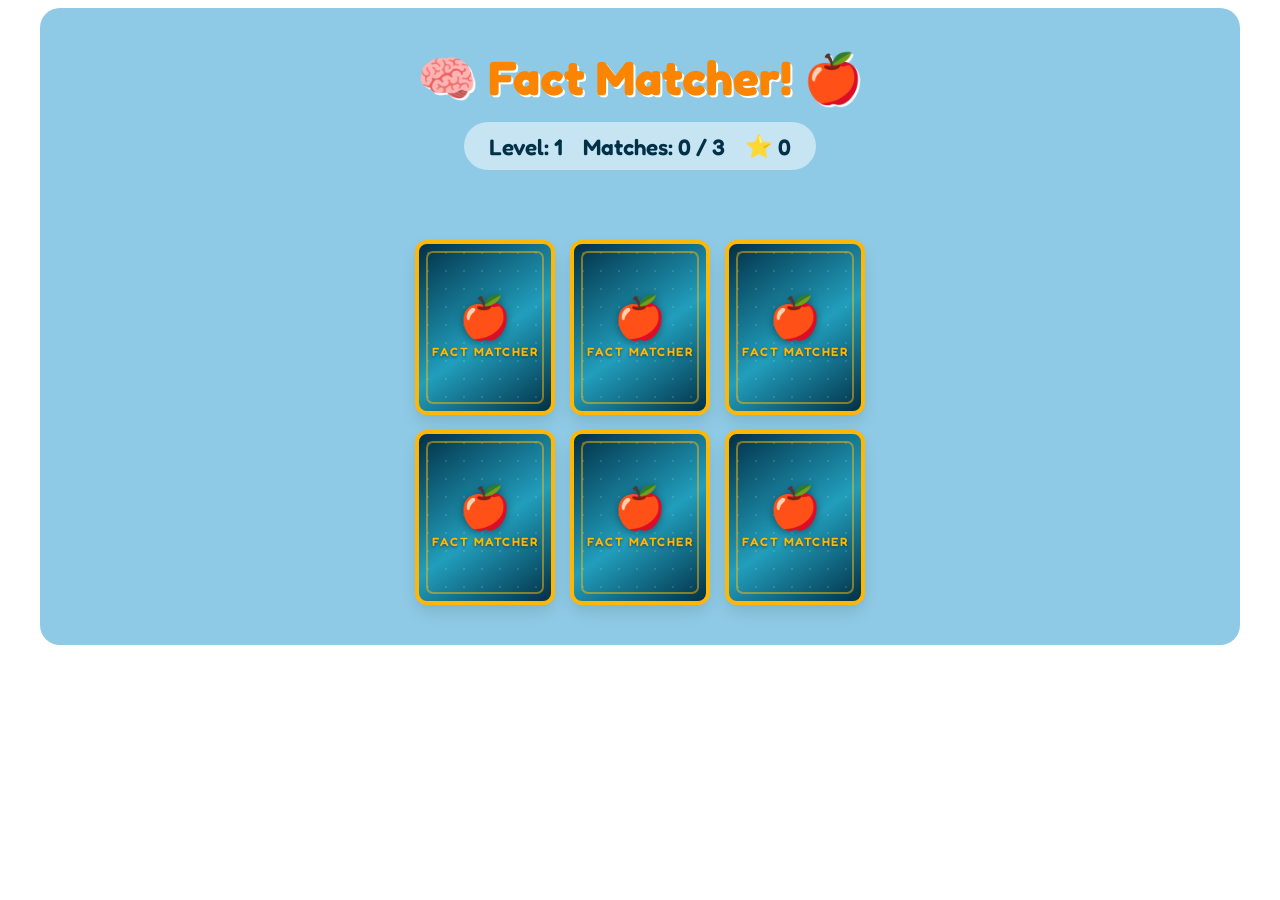
==== index.html @ 1749a680 "Initial commit: Umoja Fun Food Fact Matcher game" ====
<!doctype html>
<html lang="en">
  <head>
    <meta charset="UTF-8" />
    <meta name="viewport" content="width=device-width, initial-scale=1.0" />
    <title>Umoja Fun Food Fact Matcher</title>
    <link
      href="https://fonts.googleapis.com/css2?family=Fredoka:wght@400;600&display=swap"
      rel="stylesheet"
    />

    <style>
      #umoja-game-container {
        --primary-color: #ffb703;
        --bg-color: #8ecae6;
        --card-bg: #ffffff;
        --card-back: #219ebc;
        --text-color: #023047;
        --shadow: 0 8px 15px rgba(0, 0, 0, 0.1);

        font-family: "Fredoka", sans-serif;
        background-color: var(--bg-color);
        color: var(--text-color);
        padding: 40px 20px;
        display: flex;
        flex-direction: column;
        align-items: center;
        border-radius: 20px;
        position: relative;
        max-width: 1200px;
        margin: 0 auto;
        box-sizing: border-box;
        overflow: hidden;
      }

      #umoja-game-container h2.game-title {
        font-size: 3rem;
        color: #fb8500;
        text-shadow: 2px 2px 0px #fff;
        margin-top: 0;
        margin-bottom: 15px;
        text-align: center;
      }

      #umoja-game-container .stats {
        display: flex;
        gap: 20px;
        font-size: 1.4rem;
        font-weight: 600;
        margin-bottom: 20px;
        background: rgba(255, 255, 255, 0.5);
        padding: 10px 25px;
        border-radius: 50px;
        flex-wrap: wrap;
        justify-content: center;
      }

      #umoja-game-container .stat-item {
        display: flex;
        align-items: center;
        gap: 5px;
      }

#umoja-game-container .streak-banner {
        font-size: 1.8rem;
        font-weight: 600;
        color: #fb8500;
        text-shadow: 1px 1px 0 #fff;
        height: 40px;
        display: flex;
        align-items: center;
        justify-content: center;
        margin-bottom: 10px;
        transition: opacity 0.4s;
      }

      #umoja-game-container .game-board {
        display: grid;
        gap: clamp(8px, 2vw, 15px);
        justify-content: center;
        width: 100%;
      }

      #umoja-game-container .card {
        width: 100%;
        aspect-ratio: 4 / 5;
        min-width: 0;
        perspective: 1000px;
        cursor: pointer;
      }

      #umoja-game-container .card-inner {
        width: 100%;
        height: 100%;
        position: relative;
        transition: transform 0.5s cubic-bezier(0.4, 0.2, 0.2, 1.3);
        transform-style: preserve-3d;
        border-radius: 15px;
        box-shadow: var(--shadow);
      }

      #umoja-game-container .card.flipped .card-inner {
        transform: rotateY(180deg);
      }

      #umoja-game-container .card.matched .card-inner {
        transform: rotateY(180deg);
        animation: matchPop 0.5s ease forwards;
        box-shadow: 0 0 0 4px #2dc653, 0 8px 20px rgba(45, 198, 83, 0.4);
      }

      @keyframes matchPop {
        0%   { transform: rotateY(180deg) scale(1); }
        40%  { transform: rotateY(180deg) scale(1.12); }
        70%  { transform: rotateY(180deg) scale(0.96); }
        100% { transform: rotateY(180deg) scale(1); }
      }

      #umoja-game-container .card.shake .card-inner {
        animation: shake 0.5s ease;
      }

      @keyframes shake {
        0%   { transform: rotateY(180deg) translateX(0); }
        20%  { transform: rotateY(180deg) translateX(-8px) rotate(-2deg); }
        40%  { transform: rotateY(180deg) translateX(8px) rotate(2deg); }
        60%  { transform: rotateY(180deg) translateX(-6px) rotate(-1deg); }
        80%  { transform: rotateY(180deg) translateX(6px) rotate(1deg); }
        100% { transform: rotateY(180deg) translateX(0); }
      }

      #umoja-game-container .card-face {
        width: 100%;
        height: 100%;
        position: absolute;
        backface-visibility: hidden;
        border-radius: 12px;
        display: flex;
        align-items: center;
        justify-content: center;
        text-align: center;
        box-sizing: border-box;
      }

      #umoja-game-container .card-back {
        background: linear-gradient(145deg, #023047 0%, #219ebc 55%, #023047 100%);
        border: 4px solid #ffb703;
        overflow: hidden;
        flex-direction: column;
        gap: 6px;
        transition: filter 0.2s;
      }

      /* polka-dot pattern overlay */
      #umoja-game-container .card-back::after {
        content: '';
        position: absolute;
        inset: 0;
        background-image: radial-gradient(circle, rgba(255,255,255,0.12) 1.5px, transparent 1.5px);
        background-size: 18px 18px;
        pointer-events: none;
      }

      /* inner decorative border */
      #umoja-game-container .card-back::before {
        content: '';
        position: absolute;
        inset: 7px;
        border: 2px solid rgba(255, 183, 3, 0.5);
        border-radius: 7px;
        pointer-events: none;
        z-index: 1;
      }

      #umoja-game-container .card-back-icon {
        font-size: clamp(1.8rem, 5vw, 2.6rem);
        z-index: 2;
        filter: drop-shadow(0 2px 4px rgba(0,0,0,0.4));
        line-height: 1;
      }

      #umoja-game-container .card-back-label {
        font-size: clamp(0.55rem, 1.8vw, 0.75rem);
        font-weight: 600;
        color: #ffb703;
        letter-spacing: 1.5px;
        text-transform: uppercase;
        z-index: 2;
        text-shadow: 0 1px 3px rgba(0,0,0,0.5);
      }

      #umoja-game-container .card:hover:not(.flipped):not(.matched) .card-back {
        filter: brightness(1.15);
      }

      /* Card front — trading-card style frame */
      #umoja-game-container .card-front {
        transform: rotateY(180deg);
        flex-direction: column;
        padding: 0;
        overflow: hidden;
        background: #fff;
        border: 4px solid #ffb703;
        outline: 3px solid #fb8500;
        outline-offset: -7px;
      }

      /* Image area */
      #umoja-game-container .card-img-area {
        flex: 1;
        width: 100%;
        display: flex;
        align-items: center;
        justify-content: center;
        padding: 10px 10px 6px;
        box-sizing: border-box;
        background: linear-gradient(160deg, #fffbf0 0%, #fff8e1 100%);
      }

      #umoja-game-container .card-image {
        max-width: 100%;
        max-height: 100%;
        object-fit: contain;
        filter: drop-shadow(0 2px 4px rgba(0,0,0,0.15));
      }

      /* Bottom banner — shared base */
      #umoja-game-container .card-banner {
        width: 100%;
        font-weight: 600;
        text-align: center;
        padding: 6px 8px;
        box-sizing: border-box;
        flex-shrink: 0;
        white-space: normal;
        line-height: 1.3;
        display: flex;
        align-items: center;
        justify-content: center;
      }

      /* Name variant — gold, single line */
      #umoja-game-container .card-banner.name {
        background: #ffb703;
        color: #023047;
        font-size: clamp(0.7rem, 2.2vw, 0.95rem);
        letter-spacing: 0.3px;
        min-height: 2.4em;
      }

      /* Fact variant — teal, up to 3 lines */
      #umoja-game-container .card-banner.fact {
        background: #219ebc;
        color: #fff;
        font-size: clamp(0.55rem, 1.6vw, 0.72rem);
        flex: 0 0 38%;
        overflow: hidden;
      }

      /* Confetti */
      #umoja-game-container .confetti-piece {
        position: absolute;
        width: 10px;
        height: 10px;
        border-radius: 2px;
        pointer-events: none;
        animation: confettiFall linear forwards;
        z-index: 50;
      }

      @keyframes confettiFall {
        0%   { transform: translateY(0) rotate(0deg); opacity: 1; }
        100% { transform: translateY(600px) rotate(720deg); opacity: 0; }
      }

      /* Overlay */
      #umoja-game-container .overlay {
        position: absolute;
        top: 0;
        left: 0;
        right: 0;
        bottom: 0;
        background: rgba(2, 48, 71, 0.85);
        display: flex;
        align-items: center;
        justify-content: center;
        flex-direction: column;
        opacity: 0;
        pointer-events: none;
        transition: opacity 0.5s ease;
        z-index: 100;
        border-radius: 20px;
      }

      #umoja-game-container .overlay.active {
        opacity: 1;
        pointer-events: all;
      }

      #umoja-game-container .overlay-content {
        background: white;
        padding: 40px;
        border-radius: 20px;
        text-align: center;
        max-width: 90%;
        width: 420px;
        box-shadow: 0 10px 30px rgba(0, 0, 0, 0.5);
      }

      #umoja-game-container .overlay h3 {
        font-size: 2.5rem;
        color: #fb8500;
        margin-top: 0;
        margin-bottom: 10px;
      }

      #umoja-game-container .overlay p {
        font-size: 1.2rem;
        margin-bottom: 15px;
      }

      #umoja-game-container .stars {
        font-size: 2.5rem;
        margin-bottom: 10px;
        letter-spacing: 4px;
      }

      #umoja-game-container .score-summary {
        background: #f0f9ff;
        border-radius: 10px;
        padding: 10px 20px;
        margin-bottom: 20px;
        font-size: 1rem;
        line-height: 1.8;
        text-align: left;
      }

      #umoja-game-container .score-summary strong {
        color: #fb8500;
      }

      #umoja-game-container button.game-btn {
        background-color: #fb8500;
        color: white;
        border: none;
        padding: 15px 30px;
        font-size: 1.5rem;
        font-family: "Fredoka", sans-serif;
        border-radius: 50px;
        cursor: pointer;
        transition: transform 0.2s, background 0.2s;
        box-shadow: 0 5px 0 #e85d04;
      }

      #umoja-game-container button.game-btn:hover {
        transform: translateY(-2px);
        background-color: #ff9e00;
      }

      #umoja-game-container button.game-btn:active {
        transform: translateY(3px);
        box-shadow: 0 2px 0 #e85d04;
      }

/* ── Fluid type on card text ── */
      #umoja-game-container .card-text {
        font-size: clamp(0.6rem, 2.2vw, 0.95rem);
        line-height: 1.35;
        color: var(--text-color);
        font-weight: 600;
      }

      /* ── Tablet ── */
      @media (max-width: 900px) {
        #umoja-game-container {
          padding: 24px 14px;
        }
        #umoja-game-container h2.game-title {
          font-size: 2.2rem;
        }
      }

      /* ── Mobile ── */
      @media (max-width: 600px) {
        #umoja-game-container {
          padding: 16px 10px;
          border-radius: 14px;
        }
        #umoja-game-container h2.game-title {
          font-size: 1.6rem;
          margin-bottom: 8px;
        }
        #umoja-game-container .stats {
          font-size: 1rem;
          gap: 10px;
          padding: 8px 16px;
          margin-bottom: 10px;
        }
        #umoja-game-container .streak-banner {
          font-size: 1.3rem;
          height: 30px;
          margin-bottom: 6px;
        }
        #umoja-game-container .game-board {
          gap: 8px;
        }
        #umoja-game-container .overlay-content {
          padding: 24px 18px;
        }
        #umoja-game-container .overlay h3 {
          font-size: 1.8rem;
        }
        #umoja-game-container .overlay p {
          font-size: 1rem;
        }
        #umoja-game-container button.game-btn {
          padding: 12px 22px;
          font-size: 1.2rem;
        }
      }
    </style>
  </head>
  <body>
    <div id="umoja-game-container">
      <h2 class="game-title">🧠 Fact Matcher! 🍎</h2>

      <div class="stats">
        <div class="stat-item">Level: <span id="level-display">1</span></div>
        <div class="stat-item">
          Matches: <span id="match-display">0</span>/<span id="total-matches">3</span>
        </div>
        <div class="stat-item">⭐ <span id="score-display">0</span></div>
      </div>

      <div class="streak-banner" id="streak-banner"></div>

      <div class="game-board" id="game-board"></div>

      <div class="overlay" id="overlay">
        <div class="overlay-content">
          <h3 id="overlay-title">Great Job! 🎉</h3>
          <div class="stars" id="overlay-stars">⭐⭐⭐</div>
          <p id="overlay-message">You matched all the facts!</p>
          <div class="score-summary" id="score-summary"></div>
          <button class="game-btn" id="next-level-btn">Next Level!</button>
        </div>
      </div>
    </div>

    <script>
      (() => {
        const imageBasePath = "./";

        const allCharacters = [
          { id: 1,  name: "Almond",       image: "almond.png",       fact: "25 almonds = a full serving of protein!" },
          { id: 2,  name: "Kidney Bean",  image: "bean-V2.png",      fact: "Great source of iron & fiber!" },
          { id: 3,  name: "Blueberry",    image: "blueberry.png",    fact: "Boosts brain power & memory!" },
          { id: 4,  name: "Cheese",       image: "cheese.png",       fact: "Loaded with calcium for strong bones!" },
          { id: 5,  name: "Cotton Candy", image: "cotton-candy.png", fact: "It's 100% sugar, but mostly made of air!" },
          { id: 6,  name: "Kale",         image: "kale.png",         fact: "More vitamin C than an orange!" },
          { id: 7,  name: "Starfruit",    image: "starfruit.png",    fact: "Even the waxy skin is totally edible!" },
          { id: 8,  name: "Strawberry",   image: "strawberry.png",   fact: "91% water — great for hydration!" },
          { id: 9,  name: "Apple",        image: "apple-V2.png",     fact: "7,500+ varieties grow worldwide!" },
          { id: 10, name: "Cauliflower",  image: "cauliflower.png",  fact: "Can become pizza crust or rice!" },
          { id: 11, name: "Eggplant",     image: "eggplant.png",     fact: "Technically a giant berry!" },
          { id: 12, name: "Milk",         image: "milk.png",         fact: "Helps build strong bones & teeth!" },
          { id: 13, name: "Pudding",      image: "pudding-v2.png",   fact: "In French, boudin means sausage!" },
          { id: 14, name: "Salmon",       image: "salmon-v2.png",    fact: "Can leap 6 feet to clear waterfalls!" },
          { id: 15, name: "Spaghetti",    image: "spaghettit.png",   fact: "Athletes eat it for pre-race energy!" },
          { id: 16, name: "Steak",        image: "steak.png",        fact: "Packed with protein for big muscles!" },
          { id: 17, name: "Lollipop",     image: "sucker.png",       fact: "Coats teeth in sugar — brush after!" },
          { id: 18, name: "Tortilla",     image: "tortilla.png",     fact: "Means 'little cake' in Spanish!" },
        ];

        const levelsInfo = [
          { pairs: 3,  columns: 3 },
          { pairs: 6,  columns: 4 },
          { pairs: 10, columns: 5 },
          { pairs: 14, columns: 7 },
          { pairs: 18, columns: 9 },
        ];

        let currentLevelIndex = 0;
        let matchedPairs = 0;
        let hasFlippedCard = false;
        let lockBoard = false;
        let firstCard, secondCard;
        let score = 0;
        let streak = 0;
        let levelFlips = 0;
        let levelStartScore = 0;

        // Web Audio context for sound effects
        let audioCtx = null;
        function getAudio() {
          if (!audioCtx) audioCtx = new (window.AudioContext || window.webkitAudioContext)();
          return audioCtx;
        }

        function playTone(freq, type, duration, vol = 0.3) {
          try {
            const ctx = getAudio();
            const osc = ctx.createOscillator();
            const gain = ctx.createGain();
            osc.connect(gain);
            gain.connect(ctx.destination);
            osc.type = type;
            osc.frequency.setValueAtTime(freq, ctx.currentTime);
            gain.gain.setValueAtTime(vol, ctx.currentTime);
            gain.gain.exponentialRampToValueAtTime(0.001, ctx.currentTime + duration);
            osc.start(ctx.currentTime);
            osc.stop(ctx.currentTime + duration);
          } catch(e) {}
        }

        function playFlipSound() {
          playTone(600, 'sine', 0.08, 0.15);
        }

        function playMatchSound() {
          playTone(523, 'sine', 0.1, 0.3);
          setTimeout(() => playTone(659, 'sine', 0.1, 0.3), 100);
          setTimeout(() => playTone(784, 'sine', 0.2, 0.3), 200);
        }

        function playMissSound() {
          playTone(200, 'sawtooth', 0.3, 0.2);
        }

        function playLevelUpSound() {
          [523,587,659,698,784].forEach((f, i) => {
            setTimeout(() => playTone(f, 'sine', 0.2, 0.3), i * 100);
          });
        }

        // DOM refs
        const gameBoard        = document.getElementById("game-board");
        const levelDisplay     = document.getElementById("level-display");
        const matchDisplay     = document.getElementById("match-display");
        const totalMatchesDisp = document.getElementById("total-matches");
        const scoreDisplay     = document.getElementById("score-display");
        const streakBanner     = document.getElementById("streak-banner");
        const overlay          = document.getElementById("overlay");
        const overlayTitle     = document.getElementById("overlay-title");
        const overlayStars     = document.getElementById("overlay-stars");
        const overlayMessage   = document.getElementById("overlay-message");
        const scoreSummary     = document.getElementById("score-summary");
        const nextLevelBtn     = document.getElementById("next-level-btn");

        function shuffle(array) {
          let cur = array.length, rnd;
          while (cur !== 0) {
            rnd = Math.floor(Math.random() * cur--);
            [array[cur], array[rnd]] = [array[rnd], array[cur]];
          }
          return array;
        }

        function showStreak(n) {
          if (n < 2) { streakBanner.textContent = ""; return; }
          const msgs = ["", "", "🔥 2x Streak!", "🔥🔥 3x Streak!", "💥 4x Streak!", "🌟 5x Streak!", "⚡ UNSTOPPABLE!"];
          streakBanner.textContent = msgs[Math.min(n, msgs.length - 1)] || `⚡ ${n}x Streak!`;
          // auto-clear after 1.5s if not immediately overwritten
          clearTimeout(streakBanner._timeout);
          streakBanner._timeout = setTimeout(() => { streakBanner.textContent = ""; }, 1500);
        }

        function spawnConfetti(x, y, count = 18) {
          const container = document.getElementById("umoja-game-container");
          const colors = ["#ffb703","#fb8500","#219ebc","#2dc653","#e63946","#fff"];
          for (let i = 0; i < count; i++) {
            const piece = document.createElement("div");
            piece.classList.add("confetti-piece");
            piece.style.left = x + "px";
            piece.style.top  = y + "px";
            piece.style.backgroundColor = colors[Math.floor(Math.random() * colors.length)];
            piece.style.width  = (6 + Math.random() * 8) + "px";
            piece.style.height = (6 + Math.random() * 8) + "px";
            piece.style.borderRadius = Math.random() > 0.5 ? "50%" : "2px";
            const angle = (Math.random() * 360) * Math.PI / 180;
            const dist  = 40 + Math.random() * 80;
            piece.style.setProperty("--tx", Math.cos(angle) * dist + "px");
            piece.style.animationDuration = (0.6 + Math.random() * 0.6) + "s";
            piece.style.animationName = "confettiFall";
            // override to spread outward first
            piece.animate([
              { transform: `translate(0,0) rotate(0deg)`, opacity: 1 },
              { transform: `translate(${Math.cos(angle)*dist}px, ${Math.sin(angle)*dist + 60}px) rotate(${360 + Math.random()*360}deg)`, opacity: 0 }
            ], { duration: 700 + Math.random() * 500, easing: "ease-out", fill: "forwards" });
            container.appendChild(piece);
            setTimeout(() => piece.remove(), 1300);
          }
        }

        function initLevel() {
          matchedPairs = 0;
          hasFlippedCard = false;
          lockBoard = false;
          firstCard = null;
          secondCard = null;
          streak = 0;
          levelFlips = 0;
          levelStartScore = score;
          gameBoard.innerHTML = "";
          streakBanner.textContent = "";
          overlay.classList.remove("active");

          const levelData = levelsInfo[currentLevelIndex];
          levelDisplay.innerText = currentLevelIndex + 1;
          matchDisplay.innerText = 0;
          totalMatchesDisp.innerText = levelData.pairs;
          scoreDisplay.innerText = score;

          gameBoard.style.gridTemplateColumns = `repeat(${getColumns(levelData)}, minmax(0, 140px))`;
          const selected = shuffle([...allCharacters]).slice(0, levelData.pairs);

          let cardsArray = [];
          selected.forEach((char) => {
            const src = imageBasePath + char.image;
            cardsArray.push({ id: char.id, label: char.name, bannerClass: "name", src });
            cardsArray.push({ id: char.id, label: char.fact, bannerClass: "fact", src });
          });
          cardsArray = shuffle(cardsArray);

          cardsArray.forEach((cardData) => {
            const card = document.createElement("div");
            card.classList.add("card");
            card.dataset.id = cardData.id;

            const frontContent = `
              <div class="card-face card-front">
                <div class="card-img-area">
                  <img src="${cardData.src}" alt="${cardData.label}" class="card-image">
                </div>
                <div class="card-banner ${cardData.bannerClass}">${cardData.label}</div>
              </div>`;

            card.innerHTML = `
              <div class="card-inner">
                <div class="card-face card-back">
                  <div class="card-back-icon">🍎</div>
                  <div class="card-back-label">Fact Matcher</div>
                </div>
                ${frontContent}
              </div>`;

            card.addEventListener("click", () => flipCard(card));
            gameBoard.appendChild(card);
          });

        }

        function flipCard(card) {
          if (lockBoard) return;
          if (card.classList.contains("flipped") || card.classList.contains("matched")) return;

          playFlipSound();
          card.classList.add("flipped");
          levelFlips++;

          if (!hasFlippedCard) {
            hasFlippedCard = true;
            firstCard = card;
            return;
          }

          secondCard = card;
          lockBoard = true;
          checkForMatch();
        }

        function checkForMatch() {
          const isMatch = firstCard.dataset.id === secondCard.dataset.id;

          if (isMatch) {
            streak++;
            const bonus = Math.max(0, streak - 1) * 25;
            const points = 100 + bonus;
            score += points;
            scoreDisplay.innerText = score;
            showStreak(streak);

            // Mark as matched
            firstCard.classList.add("matched");
            secondCard.classList.add("matched");
            firstCard.classList.remove("flipped");
            secondCard.classList.remove("flipped");

            matchedPairs++;
            matchDisplay.innerText = matchedPairs;

            playMatchSound();

            // Confetti at each matched card's position
            [firstCard, secondCard].forEach(c => {
              const r = c.getBoundingClientRect();
              const cr = document.getElementById("umoja-game-container").getBoundingClientRect();
              spawnConfetti(r.left - cr.left + r.width/2, r.top - cr.top + r.height/2, 14);
            });

            resetBoard();

            if (matchedPairs === levelsInfo[currentLevelIndex].pairs) {
              setTimeout(levelComplete, 700);
            }
          } else {
            streak = 0;
            showStreak(0);
            playMissSound();

            // Shake both cards
            firstCard.classList.add("shake");
            secondCard.classList.add("shake");
            setTimeout(() => {
              firstCard.classList.remove("shake", "flipped");
              secondCard.classList.remove("shake", "flipped");
              resetBoard();
            }, 600);
          }
        }

        function resetBoard() {
          [hasFlippedCard, lockBoard] = [false, false];
          [firstCard, secondCard] = [null, null];
        }

        function levelComplete() {
          playLevelUpSound();

          // Flood with confetti
          const container = document.getElementById("umoja-game-container");
          for (let i = 0; i < 6; i++) {
            setTimeout(() => {
              const x = Math.random() * container.offsetWidth;
              spawnConfetti(x, 50 + Math.random() * 100, 25);
            }, i * 200);
          }

          const pairs = levelsInfo[currentLevelIndex].pairs;
          const perfect = pairs * 2;
          const ratio = perfect / levelFlips;
          let stars;
          if (ratio >= 0.85)      stars = "⭐⭐⭐";
          else if (ratio >= 0.6)  stars = "⭐⭐";
          else                    stars = "⭐";

          overlayStars.innerText = stars;
          scoreSummary.innerHTML =
            `<strong>Matches:</strong> ${pairs} / ${pairs}<br>` +
            `<strong>Flips used:</strong> ${levelFlips}<br>` +
            `<strong>Level score:</strong> ${score - levelStartScore} pts`;

          if (currentLevelIndex < levelsInfo.length - 1) {
            overlayTitle.innerText = "Great Job! 🎉";
            overlayMessage.innerText = "You found all the matches! Ready for more?";
            nextLevelBtn.innerText = "Next Level →";
            nextLevelBtn.onclick = () => { currentLevelIndex++; initLevel(); };
          } else {
            overlayTitle.innerText = "You Won! 🏆";
            overlayMessage.innerText = "You are a Food Fact Master! Total score:";
            scoreSummary.innerHTML = `<strong>Final Score: ${score} pts!</strong>`;
            nextLevelBtn.innerText = "Play Again";
            nextLevelBtn.onclick = () => { currentLevelIndex = 0; score = 0; scoreDisplay.innerText = 0; initLevel(); };
          }

          overlay.classList.add("active");
        }

        function getColumns(levelData) {
          const w = window.innerWidth;
          if (w <= 400) return Math.min(3, levelData.columns);
          if (w <= 600) return Math.min(4, levelData.columns);
          if (w <= 900) return Math.min(5, levelData.columns);
          return levelData.columns;
        }

        window.addEventListener("resize", () => {
          gameBoard.style.gridTemplateColumns = `repeat(${getColumns(levelsInfo[currentLevelIndex])}, minmax(0, 140px))`;
        });

        initLevel();
      })();
    </script>
  </body>
</html>
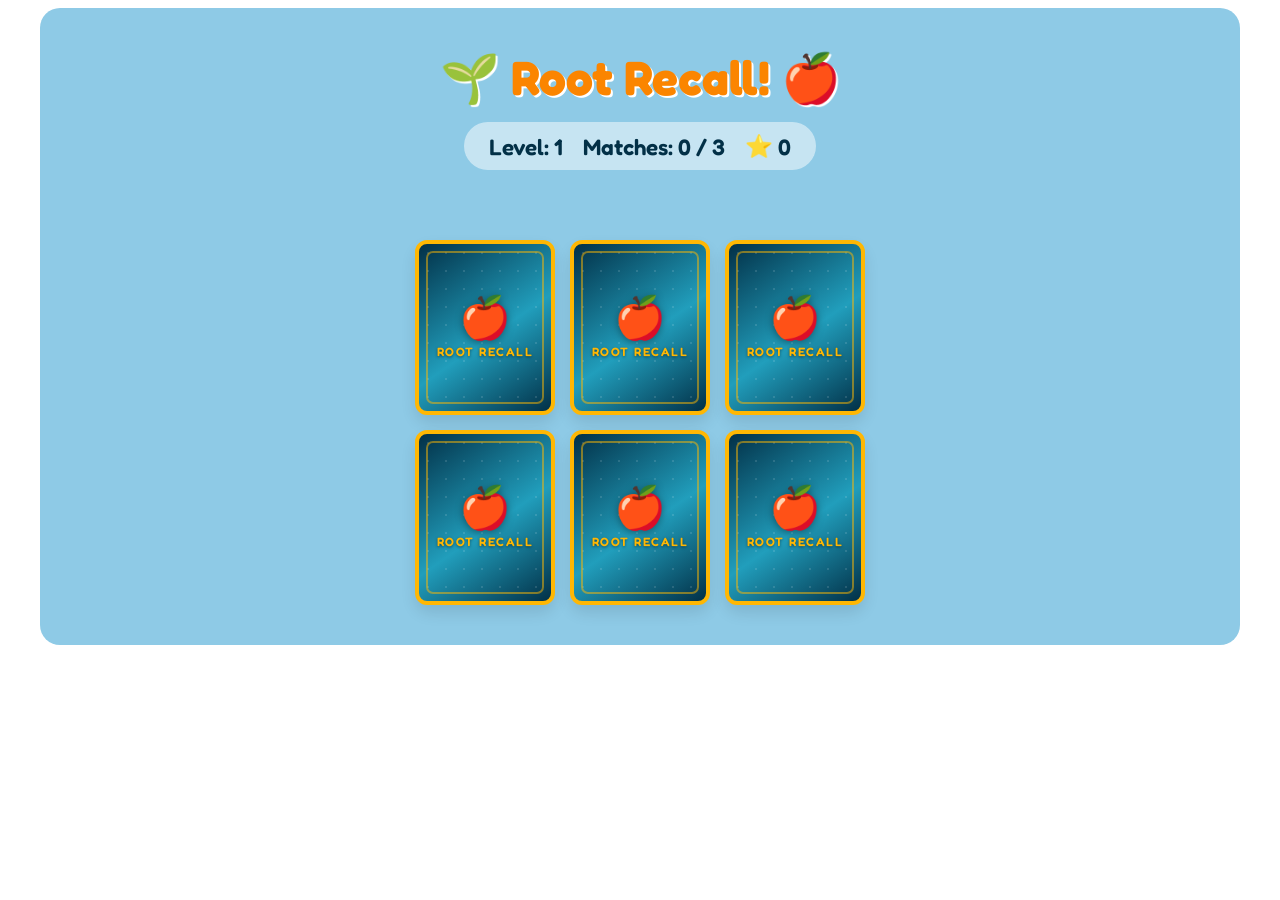
==== commit f02e0b2f: "Rename game to Root Recall" ====
--- a/index.html
+++ b/index.html
@@ -3,7 +3,7 @@
   <head>
     <meta charset="UTF-8" />
     <meta name="viewport" content="width=device-width, initial-scale=1.0" />
-    <title>Umoja Fun Food Fact Matcher</title>
+    <title>Root Recall</title>
     <link
       href="https://fonts.googleapis.com/css2?family=Fredoka:wght@400;600&display=swap"
       rel="stylesheet"
@@ -95,6 +95,7 @@
         position: relative;
         transition: transform 0.5s cubic-bezier(0.4, 0.2, 0.2, 1.3);
         transform-style: preserve-3d;
+        -webkit-transform-style: preserve-3d;
         border-radius: 15px;
         box-shadow: var(--shadow);
       }
@@ -134,6 +135,7 @@
         height: 100%;
         position: absolute;
         backface-visibility: hidden;
+        -webkit-backface-visibility: hidden;
         border-radius: 12px;
         display: flex;
         align-items: center;
@@ -422,7 +424,7 @@
   </head>
   <body>
     <div id="umoja-game-container">
-      <h2 class="game-title">🧠 Fact Matcher! 🍎</h2>
+      <h2 class="game-title">🌱 Root Recall! 🍎</h2>
 
       <div class="stats">
         <div class="stat-item">Level: <span id="level-display">1</span></div>
@@ -474,10 +476,11 @@
 
         const levelsInfo = [
           { pairs: 3,  columns: 3 },
+          { pairs: 4,  columns: 4 },
           { pairs: 6,  columns: 4 },
-          { pairs: 10, columns: 5 },
+          { pairs: 9,  columns: 6 },
           { pairs: 14, columns: 7 },
-          { pairs: 18, columns: 9 },
+          { pairs: 18, columns: 6 },
         ];
 
         let currentLevelIndex = 0;
@@ -488,6 +491,7 @@
         let score = 0;
         let streak = 0;
         let levelFlips = 0;
+        let totalFlips = 0;
         let levelStartScore = 0;
 
         // Web Audio context for sound effects
@@ -639,7 +643,7 @@
               <div class="card-inner">
                 <div class="card-face card-back">
                   <div class="card-back-icon">🍎</div>
-                  <div class="card-back-label">Fact Matcher</div>
+                  <div class="card-back-label">Root Recall</div>
                 </div>
                 ${frontContent}
               </div>`;
@@ -726,6 +730,7 @@
 
         function levelComplete() {
           playLevelUpSound();
+          totalFlips += levelFlips;
 
           // Flood with confetti
           const container = document.getElementById("umoja-game-container");
@@ -744,25 +749,56 @@
           else if (ratio >= 0.6)  stars = "⭐⭐";
           else                    stars = "⭐";
 
-          overlayStars.innerText = stars;
-          scoreSummary.innerHTML =
-            `<strong>Matches:</strong> ${pairs} / ${pairs}<br>` +
-            `<strong>Flips used:</strong> ${levelFlips}<br>` +
-            `<strong>Level score:</strong> ${score - levelStartScore} pts`;
-
           if (currentLevelIndex < levelsInfo.length - 1) {
             overlayTitle.innerText = "Great Job! 🎉";
+            overlayStars.innerText = stars;
             overlayMessage.innerText = "You found all the matches! Ready for more?";
+            scoreSummary.innerHTML =
+              `<strong>Flips this level:</strong> ${levelFlips}<br>` +
+              `<strong>Level score:</strong> ${score - levelStartScore} pts`;
             nextLevelBtn.innerText = "Next Level →";
             nextLevelBtn.onclick = () => { currentLevelIndex++; initLevel(); };
+            overlay.classList.add("active");
           } else {
-            overlayTitle.innerText = "You Won! 🏆";
-            overlayMessage.innerText = "You are a Food Fact Master! Total score:";
-            scoreSummary.innerHTML = `<strong>Final Score: ${score} pts!</strong>`;
-            nextLevelBtn.innerText = "Play Again";
-            nextLevelBtn.onclick = () => { currentLevelIndex = 0; score = 0; scoreDisplay.innerText = 0; initLevel(); };
+            showWinScreen();
           }
-
+        }
+
+        function showWinScreen() {
+          const hs = JSON.parse(localStorage.getItem('umoja_highscore') || 'null');
+          const isNewRecord = !hs || score > hs.score;
+
+          if (isNewRecord) {
+            localStorage.setItem('umoja_highscore', JSON.stringify({ score, flips: totalFlips }));
+          }
+
+          overlayTitle.innerText = "You Won! 🏆";
+          overlayStars.innerText = isNewRecord ? "🌟 NEW RECORD! 🌟" : "⭐⭐⭐";
+          overlayMessage.innerText = isNewRecord
+            ? "Amazing — you set a new high score!"
+            : "You are a Food Fact Master!";
+
+          let summaryHTML =
+            `<strong>Final Score:</strong> ${score} pts<br>` +
+            `<strong>Total Flips:</strong> ${totalFlips}<br>`;
+
+          if (isNewRecord) {
+            summaryHTML += `<span style="color:#2dc653;font-weight:600">🏅 New personal best!</span>`;
+          } else {
+            summaryHTML +=
+              `<strong>Your Best:</strong> ${hs.score} pts in ${hs.flips} flips<br>` +
+              `<span style="color:#fb8500">Can you beat it next time?</span>`;
+          }
+
+          scoreSummary.innerHTML = summaryHTML;
+          nextLevelBtn.innerText = "Play Again";
+          nextLevelBtn.onclick = () => {
+            currentLevelIndex = 0;
+            score = 0;
+            totalFlips = 0;
+            scoreDisplay.innerText = 0;
+            initLevel();
+          };
           overlay.classList.add("active");
         }
 
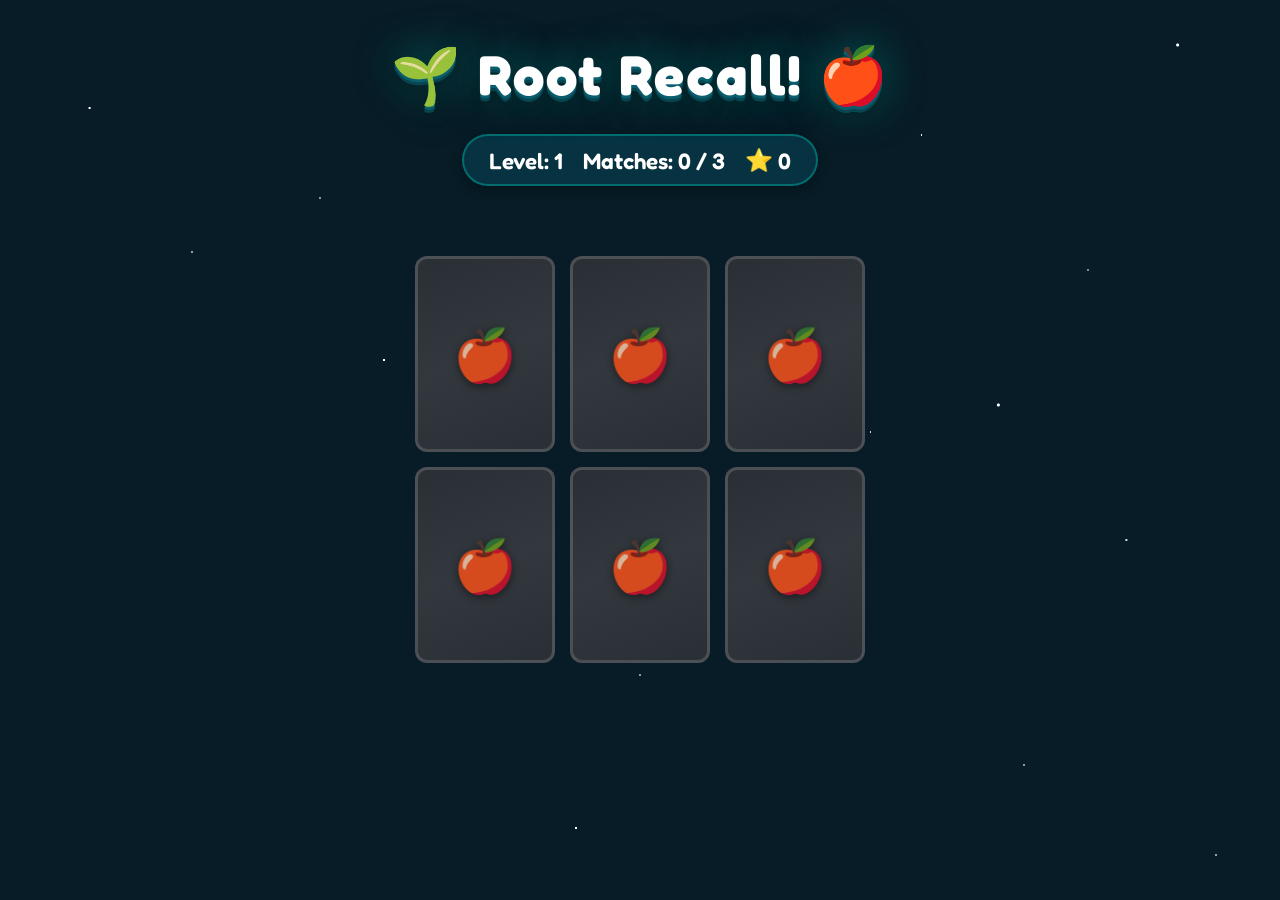
==== commit d1a46e3e: "Refactor: split into ES modules (data, audio, confetti, game) + fix all review issues" ====
--- a/index.html
+++ b/index.html
@@ -4,423 +4,18 @@
     <meta charset="UTF-8" />
     <meta name="viewport" content="width=device-width, initial-scale=1.0" />
     <title>Root Recall</title>
+
+    <!-- Preconnect to cut Google Fonts DNS + TLS latency -->
+    <link rel="preconnect" href="https://fonts.googleapis.com" />
+    <link rel="preconnect" href="https://fonts.gstatic.com" crossorigin />
+
+    <!-- FIX: Removed Inter — Fredoka is the active font; Inter was never used -->
     <link
-      href="https://fonts.googleapis.com/css2?family=Fredoka:wght@400;600&display=swap"
+      href="https://fonts.googleapis.com/css2?family=Fredoka:wght@400;600;700&display=swap"
       rel="stylesheet"
     />
 
-    <style>
-      #umoja-game-container {
-        --primary-color: #ffb703;
-        --bg-color: #8ecae6;
-        --card-bg: #ffffff;
-        --card-back: #219ebc;
-        --text-color: #023047;
-        --shadow: 0 8px 15px rgba(0, 0, 0, 0.1);
-
-        font-family: "Fredoka", sans-serif;
-        background-color: var(--bg-color);
-        color: var(--text-color);
-        padding: 40px 20px;
-        display: flex;
-        flex-direction: column;
-        align-items: center;
-        border-radius: 20px;
-        position: relative;
-        max-width: 1200px;
-        margin: 0 auto;
-        box-sizing: border-box;
-        overflow: hidden;
-      }
-
-      #umoja-game-container h2.game-title {
-        font-size: 3rem;
-        color: #fb8500;
-        text-shadow: 2px 2px 0px #fff;
-        margin-top: 0;
-        margin-bottom: 15px;
-        text-align: center;
-      }
-
-      #umoja-game-container .stats {
-        display: flex;
-        gap: 20px;
-        font-size: 1.4rem;
-        font-weight: 600;
-        margin-bottom: 20px;
-        background: rgba(255, 255, 255, 0.5);
-        padding: 10px 25px;
-        border-radius: 50px;
-        flex-wrap: wrap;
-        justify-content: center;
-      }
-
-      #umoja-game-container .stat-item {
-        display: flex;
-        align-items: center;
-        gap: 5px;
-      }
-
-#umoja-game-container .streak-banner {
-        font-size: 1.8rem;
-        font-weight: 600;
-        color: #fb8500;
-        text-shadow: 1px 1px 0 #fff;
-        height: 40px;
-        display: flex;
-        align-items: center;
-        justify-content: center;
-        margin-bottom: 10px;
-        transition: opacity 0.4s;
-      }
-
-      #umoja-game-container .game-board {
-        display: grid;
-        gap: clamp(8px, 2vw, 15px);
-        justify-content: center;
-        width: 100%;
-      }
-
-      #umoja-game-container .card {
-        width: 100%;
-        aspect-ratio: 4 / 5;
-        min-width: 0;
-        perspective: 1000px;
-        cursor: pointer;
-      }
-
-      #umoja-game-container .card-inner {
-        width: 100%;
-        height: 100%;
-        position: relative;
-        transition: transform 0.5s cubic-bezier(0.4, 0.2, 0.2, 1.3);
-        transform-style: preserve-3d;
-        -webkit-transform-style: preserve-3d;
-        border-radius: 15px;
-        box-shadow: var(--shadow);
-      }
-
-      #umoja-game-container .card.flipped .card-inner {
-        transform: rotateY(180deg);
-      }
-
-      #umoja-game-container .card.matched .card-inner {
-        transform: rotateY(180deg);
-        animation: matchPop 0.5s ease forwards;
-        box-shadow: 0 0 0 4px #2dc653, 0 8px 20px rgba(45, 198, 83, 0.4);
-      }
-
-      @keyframes matchPop {
-        0%   { transform: rotateY(180deg) scale(1); }
-        40%  { transform: rotateY(180deg) scale(1.12); }
-        70%  { transform: rotateY(180deg) scale(0.96); }
-        100% { transform: rotateY(180deg) scale(1); }
-      }
-
-      #umoja-game-container .card.shake .card-inner {
-        animation: shake 0.5s ease;
-      }
-
-      @keyframes shake {
-        0%   { transform: rotateY(180deg) translateX(0); }
-        20%  { transform: rotateY(180deg) translateX(-8px) rotate(-2deg); }
-        40%  { transform: rotateY(180deg) translateX(8px) rotate(2deg); }
-        60%  { transform: rotateY(180deg) translateX(-6px) rotate(-1deg); }
-        80%  { transform: rotateY(180deg) translateX(6px) rotate(1deg); }
-        100% { transform: rotateY(180deg) translateX(0); }
-      }
-
-      #umoja-game-container .card-face {
-        width: 100%;
-        height: 100%;
-        position: absolute;
-        backface-visibility: hidden;
-        -webkit-backface-visibility: hidden;
-        border-radius: 12px;
-        display: flex;
-        align-items: center;
-        justify-content: center;
-        text-align: center;
-        box-sizing: border-box;
-      }
-
-      #umoja-game-container .card-back {
-        background: linear-gradient(145deg, #023047 0%, #219ebc 55%, #023047 100%);
-        border: 4px solid #ffb703;
-        overflow: hidden;
-        flex-direction: column;
-        gap: 6px;
-        transition: filter 0.2s;
-      }
-
-      /* polka-dot pattern overlay */
-      #umoja-game-container .card-back::after {
-        content: '';
-        position: absolute;
-        inset: 0;
-        background-image: radial-gradient(circle, rgba(255,255,255,0.12) 1.5px, transparent 1.5px);
-        background-size: 18px 18px;
-        pointer-events: none;
-      }
-
-      /* inner decorative border */
-      #umoja-game-container .card-back::before {
-        content: '';
-        position: absolute;
-        inset: 7px;
-        border: 2px solid rgba(255, 183, 3, 0.5);
-        border-radius: 7px;
-        pointer-events: none;
-        z-index: 1;
-      }
-
-      #umoja-game-container .card-back-icon {
-        font-size: clamp(1.8rem, 5vw, 2.6rem);
-        z-index: 2;
-        filter: drop-shadow(0 2px 4px rgba(0,0,0,0.4));
-        line-height: 1;
-      }
-
-      #umoja-game-container .card-back-label {
-        font-size: clamp(0.55rem, 1.8vw, 0.75rem);
-        font-weight: 600;
-        color: #ffb703;
-        letter-spacing: 1.5px;
-        text-transform: uppercase;
-        z-index: 2;
-        text-shadow: 0 1px 3px rgba(0,0,0,0.5);
-      }
-
-      #umoja-game-container .card:hover:not(.flipped):not(.matched) .card-back {
-        filter: brightness(1.15);
-      }
-
-      /* Card front — trading-card style frame */
-      #umoja-game-container .card-front {
-        transform: rotateY(180deg);
-        flex-direction: column;
-        padding: 0;
-        overflow: hidden;
-        background: #fff;
-        border: 4px solid #ffb703;
-        outline: 3px solid #fb8500;
-        outline-offset: -7px;
-      }
-
-      /* Image area */
-      #umoja-game-container .card-img-area {
-        flex: 1;
-        width: 100%;
-        display: flex;
-        align-items: center;
-        justify-content: center;
-        padding: 10px 10px 6px;
-        box-sizing: border-box;
-        background: linear-gradient(160deg, #fffbf0 0%, #fff8e1 100%);
-      }
-
-      #umoja-game-container .card-image {
-        max-width: 100%;
-        max-height: 100%;
-        object-fit: contain;
-        filter: drop-shadow(0 2px 4px rgba(0,0,0,0.15));
-      }
-
-      /* Bottom banner — shared base */
-      #umoja-game-container .card-banner {
-        width: 100%;
-        font-weight: 600;
-        text-align: center;
-        padding: 6px 8px;
-        box-sizing: border-box;
-        flex-shrink: 0;
-        white-space: normal;
-        line-height: 1.3;
-        display: flex;
-        align-items: center;
-        justify-content: center;
-      }
-
-      /* Name variant — gold, single line */
-      #umoja-game-container .card-banner.name {
-        background: #ffb703;
-        color: #023047;
-        font-size: clamp(0.7rem, 2.2vw, 0.95rem);
-        letter-spacing: 0.3px;
-        min-height: 2.4em;
-      }
-
-      /* Fact variant — teal, up to 3 lines */
-      #umoja-game-container .card-banner.fact {
-        background: #219ebc;
-        color: #fff;
-        font-size: clamp(0.55rem, 1.6vw, 0.72rem);
-        flex: 0 0 38%;
-        overflow: hidden;
-      }
-
-      /* Confetti */
-      #umoja-game-container .confetti-piece {
-        position: absolute;
-        width: 10px;
-        height: 10px;
-        border-radius: 2px;
-        pointer-events: none;
-        animation: confettiFall linear forwards;
-        z-index: 50;
-      }
-
-      @keyframes confettiFall {
-        0%   { transform: translateY(0) rotate(0deg); opacity: 1; }
-        100% { transform: translateY(600px) rotate(720deg); opacity: 0; }
-      }
-
-      /* Overlay */
-      #umoja-game-container .overlay {
-        position: absolute;
-        top: 0;
-        left: 0;
-        right: 0;
-        bottom: 0;
-        background: rgba(2, 48, 71, 0.85);
-        display: flex;
-        align-items: center;
-        justify-content: center;
-        flex-direction: column;
-        opacity: 0;
-        pointer-events: none;
-        transition: opacity 0.5s ease;
-        z-index: 100;
-        border-radius: 20px;
-      }
-
-      #umoja-game-container .overlay.active {
-        opacity: 1;
-        pointer-events: all;
-      }
-
-      #umoja-game-container .overlay-content {
-        background: white;
-        padding: 40px;
-        border-radius: 20px;
-        text-align: center;
-        max-width: 90%;
-        width: 420px;
-        box-shadow: 0 10px 30px rgba(0, 0, 0, 0.5);
-      }
-
-      #umoja-game-container .overlay h3 {
-        font-size: 2.5rem;
-        color: #fb8500;
-        margin-top: 0;
-        margin-bottom: 10px;
-      }
-
-      #umoja-game-container .overlay p {
-        font-size: 1.2rem;
-        margin-bottom: 15px;
-      }
-
-      #umoja-game-container .stars {
-        font-size: 2.5rem;
-        margin-bottom: 10px;
-        letter-spacing: 4px;
-      }
-
-      #umoja-game-container .score-summary {
-        background: #f0f9ff;
-        border-radius: 10px;
-        padding: 10px 20px;
-        margin-bottom: 20px;
-        font-size: 1rem;
-        line-height: 1.8;
-        text-align: left;
-      }
-
-      #umoja-game-container .score-summary strong {
-        color: #fb8500;
-      }
-
-      #umoja-game-container button.game-btn {
-        background-color: #fb8500;
-        color: white;
-        border: none;
-        padding: 15px 30px;
-        font-size: 1.5rem;
-        font-family: "Fredoka", sans-serif;
-        border-radius: 50px;
-        cursor: pointer;
-        transition: transform 0.2s, background 0.2s;
-        box-shadow: 0 5px 0 #e85d04;
-      }
-
-      #umoja-game-container button.game-btn:hover {
-        transform: translateY(-2px);
-        background-color: #ff9e00;
-      }
-
-      #umoja-game-container button.game-btn:active {
-        transform: translateY(3px);
-        box-shadow: 0 2px 0 #e85d04;
-      }
-
-/* ── Fluid type on card text ── */
-      #umoja-game-container .card-text {
-        font-size: clamp(0.6rem, 2.2vw, 0.95rem);
-        line-height: 1.35;
-        color: var(--text-color);
-        font-weight: 600;
-      }
-
-      /* ── Tablet ── */
-      @media (max-width: 900px) {
-        #umoja-game-container {
-          padding: 24px 14px;
-        }
-        #umoja-game-container h2.game-title {
-          font-size: 2.2rem;
-        }
-      }
-
-      /* ── Mobile ── */
-      @media (max-width: 600px) {
-        #umoja-game-container {
-          padding: 16px 10px;
-          border-radius: 14px;
-        }
-        #umoja-game-container h2.game-title {
-          font-size: 1.6rem;
-          margin-bottom: 8px;
-        }
-        #umoja-game-container .stats {
-          font-size: 1rem;
-          gap: 10px;
-          padding: 8px 16px;
-          margin-bottom: 10px;
-        }
-        #umoja-game-container .streak-banner {
-          font-size: 1.3rem;
-          height: 30px;
-          margin-bottom: 6px;
-        }
-        #umoja-game-container .game-board {
-          gap: 8px;
-        }
-        #umoja-game-container .overlay-content {
-          padding: 24px 18px;
-        }
-        #umoja-game-container .overlay h3 {
-          font-size: 1.8rem;
-        }
-        #umoja-game-container .overlay p {
-          font-size: 1rem;
-        }
-        #umoja-game-container button.game-btn {
-          padding: 12px 22px;
-          font-size: 1.2rem;
-        }
-      }
-    </style>
+    <link rel="stylesheet" href="styles.css" />
   </head>
   <body>
     <div id="umoja-game-container">
@@ -435,7 +30,6 @@
       </div>
 
       <div class="streak-banner" id="streak-banner"></div>
-
       <div class="game-board" id="game-board"></div>
 
       <div class="overlay" id="overlay">
@@ -449,373 +43,7 @@
       </div>
     </div>
 
-    <script>
-      (() => {
-        const imageBasePath = "./";
-
-        const allCharacters = [
-          { id: 1,  name: "Almond",       image: "almond.png",       fact: "25 almonds = a full serving of protein!" },
-          { id: 2,  name: "Kidney Bean",  image: "bean-V2.png",      fact: "Great source of iron & fiber!" },
-          { id: 3,  name: "Blueberry",    image: "blueberry.png",    fact: "Boosts brain power & memory!" },
-          { id: 4,  name: "Cheese",       image: "cheese.png",       fact: "Loaded with calcium for strong bones!" },
-          { id: 5,  name: "Cotton Candy", image: "cotton-candy.png", fact: "It's 100% sugar, but mostly made of air!" },
-          { id: 6,  name: "Kale",         image: "kale.png",         fact: "More vitamin C than an orange!" },
-          { id: 7,  name: "Starfruit",    image: "starfruit.png",    fact: "Even the waxy skin is totally edible!" },
-          { id: 8,  name: "Strawberry",   image: "strawberry.png",   fact: "91% water — great for hydration!" },
-          { id: 9,  name: "Apple",        image: "apple-V2.png",     fact: "7,500+ varieties grow worldwide!" },
-          { id: 10, name: "Cauliflower",  image: "cauliflower.png",  fact: "Can become pizza crust or rice!" },
-          { id: 11, name: "Eggplant",     image: "eggplant.png",     fact: "Technically a giant berry!" },
-          { id: 12, name: "Milk",         image: "milk.png",         fact: "Helps build strong bones & teeth!" },
-          { id: 13, name: "Pudding",      image: "pudding-v2.png",   fact: "In French, boudin means sausage!" },
-          { id: 14, name: "Salmon",       image: "salmon-v2.png",    fact: "Can leap 6 feet to clear waterfalls!" },
-          { id: 15, name: "Spaghetti",    image: "spaghettit.png",   fact: "Athletes eat it for pre-race energy!" },
-          { id: 16, name: "Steak",        image: "steak.png",        fact: "Packed with protein for big muscles!" },
-          { id: 17, name: "Lollipop",     image: "sucker.png",       fact: "Coats teeth in sugar — brush after!" },
-          { id: 18, name: "Tortilla",     image: "tortilla.png",     fact: "Means 'little cake' in Spanish!" },
-        ];
-
-        const levelsInfo = [
-          { pairs: 3,  columns: 3 },
-          { pairs: 4,  columns: 4 },
-          { pairs: 6,  columns: 4 },
-          { pairs: 9,  columns: 6 },
-          { pairs: 14, columns: 7 },
-          { pairs: 18, columns: 6 },
-        ];
-
-        let currentLevelIndex = 0;
-        let matchedPairs = 0;
-        let hasFlippedCard = false;
-        let lockBoard = false;
-        let firstCard, secondCard;
-        let score = 0;
-        let streak = 0;
-        let levelFlips = 0;
-        let totalFlips = 0;
-        let levelStartScore = 0;
-
-        // Web Audio context for sound effects
-        let audioCtx = null;
-        function getAudio() {
-          if (!audioCtx) audioCtx = new (window.AudioContext || window.webkitAudioContext)();
-          return audioCtx;
-        }
-
-        function playTone(freq, type, duration, vol = 0.3) {
-          try {
-            const ctx = getAudio();
-            const osc = ctx.createOscillator();
-            const gain = ctx.createGain();
-            osc.connect(gain);
-            gain.connect(ctx.destination);
-            osc.type = type;
-            osc.frequency.setValueAtTime(freq, ctx.currentTime);
-            gain.gain.setValueAtTime(vol, ctx.currentTime);
-            gain.gain.exponentialRampToValueAtTime(0.001, ctx.currentTime + duration);
-            osc.start(ctx.currentTime);
-            osc.stop(ctx.currentTime + duration);
-          } catch(e) {}
-        }
-
-        function playFlipSound() {
-          playTone(600, 'sine', 0.08, 0.15);
-        }
-
-        function playMatchSound() {
-          playTone(523, 'sine', 0.1, 0.3);
-          setTimeout(() => playTone(659, 'sine', 0.1, 0.3), 100);
-          setTimeout(() => playTone(784, 'sine', 0.2, 0.3), 200);
-        }
-
-        function playMissSound() {
-          playTone(200, 'sawtooth', 0.3, 0.2);
-        }
-
-        function playLevelUpSound() {
-          [523,587,659,698,784].forEach((f, i) => {
-            setTimeout(() => playTone(f, 'sine', 0.2, 0.3), i * 100);
-          });
-        }
-
-        // DOM refs
-        const gameBoard        = document.getElementById("game-board");
-        const levelDisplay     = document.getElementById("level-display");
-        const matchDisplay     = document.getElementById("match-display");
-        const totalMatchesDisp = document.getElementById("total-matches");
-        const scoreDisplay     = document.getElementById("score-display");
-        const streakBanner     = document.getElementById("streak-banner");
-        const overlay          = document.getElementById("overlay");
-        const overlayTitle     = document.getElementById("overlay-title");
-        const overlayStars     = document.getElementById("overlay-stars");
-        const overlayMessage   = document.getElementById("overlay-message");
-        const scoreSummary     = document.getElementById("score-summary");
-        const nextLevelBtn     = document.getElementById("next-level-btn");
-
-        function shuffle(array) {
-          let cur = array.length, rnd;
-          while (cur !== 0) {
-            rnd = Math.floor(Math.random() * cur--);
-            [array[cur], array[rnd]] = [array[rnd], array[cur]];
-          }
-          return array;
-        }
-
-        function showStreak(n) {
-          if (n < 2) { streakBanner.textContent = ""; return; }
-          const msgs = ["", "", "🔥 2x Streak!", "🔥🔥 3x Streak!", "💥 4x Streak!", "🌟 5x Streak!", "⚡ UNSTOPPABLE!"];
-          streakBanner.textContent = msgs[Math.min(n, msgs.length - 1)] || `⚡ ${n}x Streak!`;
-          // auto-clear after 1.5s if not immediately overwritten
-          clearTimeout(streakBanner._timeout);
-          streakBanner._timeout = setTimeout(() => { streakBanner.textContent = ""; }, 1500);
-        }
-
-        function spawnConfetti(x, y, count = 18) {
-          const container = document.getElementById("umoja-game-container");
-          const colors = ["#ffb703","#fb8500","#219ebc","#2dc653","#e63946","#fff"];
-          for (let i = 0; i < count; i++) {
-            const piece = document.createElement("div");
-            piece.classList.add("confetti-piece");
-            piece.style.left = x + "px";
-            piece.style.top  = y + "px";
-            piece.style.backgroundColor = colors[Math.floor(Math.random() * colors.length)];
-            piece.style.width  = (6 + Math.random() * 8) + "px";
-            piece.style.height = (6 + Math.random() * 8) + "px";
-            piece.style.borderRadius = Math.random() > 0.5 ? "50%" : "2px";
-            const angle = (Math.random() * 360) * Math.PI / 180;
-            const dist  = 40 + Math.random() * 80;
-            piece.style.setProperty("--tx", Math.cos(angle) * dist + "px");
-            piece.style.animationDuration = (0.6 + Math.random() * 0.6) + "s";
-            piece.style.animationName = "confettiFall";
-            // override to spread outward first
-            piece.animate([
-              { transform: `translate(0,0) rotate(0deg)`, opacity: 1 },
-              { transform: `translate(${Math.cos(angle)*dist}px, ${Math.sin(angle)*dist + 60}px) rotate(${360 + Math.random()*360}deg)`, opacity: 0 }
-            ], { duration: 700 + Math.random() * 500, easing: "ease-out", fill: "forwards" });
-            container.appendChild(piece);
-            setTimeout(() => piece.remove(), 1300);
-          }
-        }
-
-        function initLevel() {
-          matchedPairs = 0;
-          hasFlippedCard = false;
-          lockBoard = false;
-          firstCard = null;
-          secondCard = null;
-          streak = 0;
-          levelFlips = 0;
-          levelStartScore = score;
-          gameBoard.innerHTML = "";
-          streakBanner.textContent = "";
-          overlay.classList.remove("active");
-
-          const levelData = levelsInfo[currentLevelIndex];
-          levelDisplay.innerText = currentLevelIndex + 1;
-          matchDisplay.innerText = 0;
-          totalMatchesDisp.innerText = levelData.pairs;
-          scoreDisplay.innerText = score;
-
-          gameBoard.style.gridTemplateColumns = `repeat(${getColumns(levelData)}, minmax(0, 140px))`;
-          const selected = shuffle([...allCharacters]).slice(0, levelData.pairs);
-
-          let cardsArray = [];
-          selected.forEach((char) => {
-            const src = imageBasePath + char.image;
-            cardsArray.push({ id: char.id, label: char.name, bannerClass: "name", src });
-            cardsArray.push({ id: char.id, label: char.fact, bannerClass: "fact", src });
-          });
-          cardsArray = shuffle(cardsArray);
-
-          cardsArray.forEach((cardData) => {
-            const card = document.createElement("div");
-            card.classList.add("card");
-            card.dataset.id = cardData.id;
-
-            const frontContent = `
-              <div class="card-face card-front">
-                <div class="card-img-area">
-                  <img src="${cardData.src}" alt="${cardData.label}" class="card-image">
-                </div>
-                <div class="card-banner ${cardData.bannerClass}">${cardData.label}</div>
-              </div>`;
-
-            card.innerHTML = `
-              <div class="card-inner">
-                <div class="card-face card-back">
-                  <div class="card-back-icon">🍎</div>
-                  <div class="card-back-label">Root Recall</div>
-                </div>
-                ${frontContent}
-              </div>`;
-
-            card.addEventListener("click", () => flipCard(card));
-            gameBoard.appendChild(card);
-          });
-
-        }
-
-        function flipCard(card) {
-          if (lockBoard) return;
-          if (card.classList.contains("flipped") || card.classList.contains("matched")) return;
-
-          playFlipSound();
-          card.classList.add("flipped");
-          levelFlips++;
-
-          if (!hasFlippedCard) {
-            hasFlippedCard = true;
-            firstCard = card;
-            return;
-          }
-
-          secondCard = card;
-          lockBoard = true;
-          checkForMatch();
-        }
-
-        function checkForMatch() {
-          const isMatch = firstCard.dataset.id === secondCard.dataset.id;
-
-          if (isMatch) {
-            streak++;
-            const bonus = Math.max(0, streak - 1) * 25;
-            const points = 100 + bonus;
-            score += points;
-            scoreDisplay.innerText = score;
-            showStreak(streak);
-
-            // Mark as matched
-            firstCard.classList.add("matched");
-            secondCard.classList.add("matched");
-            firstCard.classList.remove("flipped");
-            secondCard.classList.remove("flipped");
-
-            matchedPairs++;
-            matchDisplay.innerText = matchedPairs;
-
-            playMatchSound();
-
-            // Confetti at each matched card's position
-            [firstCard, secondCard].forEach(c => {
-              const r = c.getBoundingClientRect();
-              const cr = document.getElementById("umoja-game-container").getBoundingClientRect();
-              spawnConfetti(r.left - cr.left + r.width/2, r.top - cr.top + r.height/2, 14);
-            });
-
-            resetBoard();
-
-            if (matchedPairs === levelsInfo[currentLevelIndex].pairs) {
-              setTimeout(levelComplete, 700);
-            }
-          } else {
-            streak = 0;
-            showStreak(0);
-            playMissSound();
-
-            // Shake both cards
-            firstCard.classList.add("shake");
-            secondCard.classList.add("shake");
-            setTimeout(() => {
-              firstCard.classList.remove("shake", "flipped");
-              secondCard.classList.remove("shake", "flipped");
-              resetBoard();
-            }, 600);
-          }
-        }
-
-        function resetBoard() {
-          [hasFlippedCard, lockBoard] = [false, false];
-          [firstCard, secondCard] = [null, null];
-        }
-
-        function levelComplete() {
-          playLevelUpSound();
-          totalFlips += levelFlips;
-
-          // Flood with confetti
-          const container = document.getElementById("umoja-game-container");
-          for (let i = 0; i < 6; i++) {
-            setTimeout(() => {
-              const x = Math.random() * container.offsetWidth;
-              spawnConfetti(x, 50 + Math.random() * 100, 25);
-            }, i * 200);
-          }
-
-          const pairs = levelsInfo[currentLevelIndex].pairs;
-          const perfect = pairs * 2;
-          const ratio = perfect / levelFlips;
-          let stars;
-          if (ratio >= 0.85)      stars = "⭐⭐⭐";
-          else if (ratio >= 0.6)  stars = "⭐⭐";
-          else                    stars = "⭐";
-
-          if (currentLevelIndex < levelsInfo.length - 1) {
-            overlayTitle.innerText = "Great Job! 🎉";
-            overlayStars.innerText = stars;
-            overlayMessage.innerText = "You found all the matches! Ready for more?";
-            scoreSummary.innerHTML =
-              `<strong>Flips this level:</strong> ${levelFlips}<br>` +
-              `<strong>Level score:</strong> ${score - levelStartScore} pts`;
-            nextLevelBtn.innerText = "Next Level →";
-            nextLevelBtn.onclick = () => { currentLevelIndex++; initLevel(); };
-            overlay.classList.add("active");
-          } else {
-            showWinScreen();
-          }
-        }
-
-        function showWinScreen() {
-          const hs = JSON.parse(localStorage.getItem('umoja_highscore') || 'null');
-          const isNewRecord = !hs || score > hs.score;
-
-          if (isNewRecord) {
-            localStorage.setItem('umoja_highscore', JSON.stringify({ score, flips: totalFlips }));
-          }
-
-          overlayTitle.innerText = "You Won! 🏆";
-          overlayStars.innerText = isNewRecord ? "🌟 NEW RECORD! 🌟" : "⭐⭐⭐";
-          overlayMessage.innerText = isNewRecord
-            ? "Amazing — you set a new high score!"
-            : "You are a Food Fact Master!";
-
-          let summaryHTML =
-            `<strong>Final Score:</strong> ${score} pts<br>` +
-            `<strong>Total Flips:</strong> ${totalFlips}<br>`;
-
-          if (isNewRecord) {
-            summaryHTML += `<span style="color:#2dc653;font-weight:600">🏅 New personal best!</span>`;
-          } else {
-            summaryHTML +=
-              `<strong>Your Best:</strong> ${hs.score} pts in ${hs.flips} flips<br>` +
-              `<span style="color:#fb8500">Can you beat it next time?</span>`;
-          }
-
-          scoreSummary.innerHTML = summaryHTML;
-          nextLevelBtn.innerText = "Play Again";
-          nextLevelBtn.onclick = () => {
-            currentLevelIndex = 0;
-            score = 0;
-            totalFlips = 0;
-            scoreDisplay.innerText = 0;
-            initLevel();
-          };
-          overlay.classList.add("active");
-        }
-
-        function getColumns(levelData) {
-          const w = window.innerWidth;
-          if (w <= 400) return Math.min(3, levelData.columns);
-          if (w <= 600) return Math.min(4, levelData.columns);
-          if (w <= 900) return Math.min(5, levelData.columns);
-          return levelData.columns;
-        }
-
-        window.addEventListener("resize", () => {
-          gameBoard.style.gridTemplateColumns = `repeat(${getColumns(levelsInfo[currentLevelIndex])}, minmax(0, 140px))`;
-        });
-
-        initLevel();
-      })();
-    </script>
+    <!-- type="module" enables ES imports and defers execution automatically -->
+    <script type="module" src="js/game.js"></script>
   </body>
 </html>
--- a/styles.css
+++ b/styles.css
@@ -0,0 +1,478 @@
+/* ─── Reset ──────────────────────────────────────────────────────────────────── */
+
+html,
+body {
+  margin: 0;
+  padding: 0;
+  width: 100%;
+  min-height: 100vh;
+  background-color: #071c26;
+}
+
+/* ─── Design tokens ──────────────────────────────────────────────────────────── */
+
+#umoja-game-container {
+  --vq-bg-dark:       #071c26;
+  --vq-primary-dark:  #063748;
+  --vq-teal:          #00a89c;
+  --vq-teal-light:    #08c4b4;
+  --vq-teal-shadow:   #006b62;
+  --vq-teal-50:       rgba(0, 168, 156, 0.5);
+  --vq-gold:          #fdbf0f;
+  --vq-green:         #4caf50;
+  --vq-red:           #ff5252;
+  --vq-white:         #ffffff;
+  --vq-font:          "Fredoka", sans-serif;
+  --vq-btn-gradient:  linear-gradient(180deg, #08c4b4 0%, #00a89c 40%, #00877e 100%);
+  --vq-btn-shadow:    0 6px 0 0 #006b62, 0 8px 20px rgba(0,0,0,0.35), inset 0 2px 0 rgba(255,255,255,0.25);
+  --vq-btn-text-shadow: 0 2px 4px rgba(0,0,0,0.3);
+  --vq-panel-bg:      rgba(6, 55, 72, 0.85);
+  --vq-radius-pill:   50px;
+  --vq-radius-card:   12px;
+
+  font-family: var(--vq-font);
+  background-color: var(--vq-bg-dark);
+  color: var(--vq-white);
+  padding: 40px 20px;
+  display: flex;
+  flex-direction: column;
+  align-items: center;
+  box-sizing: border-box;
+  overflow: hidden;
+  position: relative;
+  width: 100%;
+  min-height: 100vh;
+  margin: 0;
+  border-radius: 0;
+  z-index: 1;
+}
+
+/* ─── Starfield background ───────────────────────────────────────────────────── */
+/* Stars are spread across the full width (0–95% horizontal) */
+
+#umoja-game-container::before,
+#umoja-game-container::after {
+  content: "";
+  position: absolute;
+  inset: 0;
+  pointer-events: none;
+  z-index: -1;
+}
+
+#umoja-game-container::before {
+  background-image:
+    radial-gradient(1.5px 1.5px at  7% 12%, #ffffff 50%, transparent 100%),
+    radial-gradient(1px   1px   at 35% 68%, #c8d8ff 50%, transparent 100%),
+    radial-gradient(1.5px 1.5px at 55% 34%, #ffffff 50%, transparent 100%),
+    radial-gradient(1px   1px   at 80% 85%, #ffe8c0 50%, transparent 100%),
+    radial-gradient(2px   2px   at 92%  5%, #ffffff 50%, transparent 100%),
+    radial-gradient(1px   1px   at 68% 48%, #c8d8ff 50%, transparent 100%),
+    radial-gradient(1.5px 1.5px at 45% 92%, #ffffff 50%, transparent 100%),
+    radial-gradient(1px   1px   at 25% 22%, #ffe8c0 50%, transparent 100%),
+    radial-gradient(1px   1px   at 72% 15%, #ffffff 50%, transparent 100%),
+    radial-gradient(1.5px 1.5px at 88% 60%, #c8d8ff 50%, transparent 100%);
+  animation: starTwinkle1 8s ease-in-out infinite alternate;
+}
+
+#umoja-game-container::after {
+  background-image:
+    radial-gradient(1px   1px   at 15% 28%, #ffffff 50%, transparent 100%),
+    radial-gradient(1.5px 1.5px at 40% 52%, #ffe8c0 50%, transparent 100%),
+    radial-gradient(1px   1px   at 62%  8%, #c8d8ff 50%, transparent 100%),
+    radial-gradient(1px   1px   at 95% 95%, #ffffff 50%, transparent 100%),
+    radial-gradient(2px   2px   at 78% 45%, #ffffff 50%, transparent 100%),
+    radial-gradient(1px   1px   at 50% 75%, #ffe8c0 50%, transparent 100%),
+    radial-gradient(1.5px 1.5px at 30% 40%, #ffffff 50%, transparent 100%),
+    radial-gradient(1px   1px   at 85% 30%, #c8d8ff 50%, transparent 100%);
+  animation: starTwinkle2 10s ease-in-out infinite alternate;
+}
+
+@keyframes starTwinkle1 {
+  from { opacity: 0.5; }
+  to   { opacity: 0.9; }
+}
+
+@keyframes starTwinkle2 {
+  from { opacity: 0.3; }
+  to   { opacity: 0.65; }
+}
+
+/* ─── Title ──────────────────────────────────────────────────────────────────── */
+
+#umoja-game-container h2.game-title {
+  font-size: clamp(2.2rem, 5vw, 3.5rem);
+  color: #ffffff;
+  text-shadow:
+    0 3px 0 #0a5e6e,
+    0 6px 0 #074550,
+    0 8px 16px rgba(0,0,0,0.35),
+    0 0 40px rgba(0, 168, 156, 0.5);
+  letter-spacing: 2px;
+  margin-top: 0;
+  margin-bottom: 25px;
+  text-align: center;
+  animation: titleFloat 2.5s ease-in-out infinite alternate;
+}
+
+/* FIX: was translatey (lowercase y) — CSS transforms are case-sensitive */
+@keyframes titleFloat {
+  from { transform: translateY(0); }
+  to   { transform: translateY(-4px); }
+}
+
+/* ─── Stats bar ──────────────────────────────────────────────────────────────── */
+
+#umoja-game-container .stats {
+  display: flex;
+  gap: 20px;
+  font-size: 1.4rem;
+  font-weight: 600;
+  margin-bottom: 20px;
+  background: var(--vq-panel-bg);
+  border: 2px solid var(--vq-teal-50);
+  padding: 10px 25px;
+  border-radius: var(--vq-radius-pill);
+  box-shadow: 0 4px 12px rgba(0,0,0,0.3);
+  flex-wrap: wrap;
+  justify-content: center;
+}
+
+#umoja-game-container .stat-item {
+  display: flex;
+  align-items: center;
+  gap: 5px;
+}
+
+/* ─── Streak banner ──────────────────────────────────────────────────────────── */
+
+#umoja-game-container .streak-banner {
+  font-size: 1.8rem;
+  font-weight: 700;
+  color: var(--vq-gold);
+  text-shadow: 0 2px 4px rgba(0,0,0,0.5);
+  height: 40px;
+  display: flex;
+  align-items: center;
+  justify-content: center;
+  margin-bottom: 10px;
+  transition: opacity 0.4s;
+}
+
+/* ─── Game board ─────────────────────────────────────────────────────────────── */
+
+#umoja-game-container .game-board {
+  display: grid;
+  gap: clamp(8px, 2vw, 15px);
+  justify-content: center;
+  width: 100%;
+  max-width: 1000px;
+}
+
+/* ─── Card shell ─────────────────────────────────────────────────────────────── */
+
+#umoja-game-container .card {
+  width: 100%;
+  aspect-ratio: 5 / 7;
+  min-width: 0;
+  perspective: 1000px;
+  cursor: pointer;
+}
+
+#umoja-game-container .card-inner {
+  width: 100%;
+  height: 100%;
+  position: relative;
+  transition: transform 0.5s cubic-bezier(0.4, 0.2, 0.2, 1.3);
+  transform-style: preserve-3d;
+  -webkit-transform-style: preserve-3d;
+  border-radius: var(--vq-radius-card);
+}
+
+#umoja-game-container .card.flipped .card-inner {
+  transform: rotateY(180deg);
+}
+
+#umoja-game-container .card.matched .card-inner {
+  transform: rotateY(180deg);
+  animation: matchPop 0.5s ease forwards;
+  box-shadow: 0 0 0 4px var(--vq-green), 0 8px 20px rgba(76,175,80,0.4);
+}
+
+@keyframes matchPop {
+  0%   { transform: rotateY(180deg) scale(1); }
+  40%  { transform: rotateY(180deg) scale(1.12); }
+  70%  { transform: rotateY(180deg) scale(0.96); }
+  100% { transform: rotateY(180deg) scale(1); }
+}
+
+#umoja-game-container .card.shake .card-inner {
+  animation: shake 0.5s ease;
+}
+
+@keyframes shake {
+  0%   { transform: rotateY(180deg) translateX(0); }
+  20%  { transform: rotateY(180deg) translateX(-8px) rotate(-2deg); }
+  40%  { transform: rotateY(180deg) translateX(8px) rotate(2deg); }
+  60%  { transform: rotateY(180deg) translateX(-6px) rotate(-1deg); }
+  80%  { transform: rotateY(180deg) translateX(6px) rotate(1deg); }
+  100% { transform: rotateY(180deg) translateX(0); }
+}
+
+/* ─── Card faces ─────────────────────────────────────────────────────────────── */
+
+#umoja-game-container .card-face {
+  width: 100%;
+  height: 100%;
+  position: absolute;
+  backface-visibility: hidden;
+  -webkit-backface-visibility: hidden;
+  border-radius: var(--vq-radius-card);
+  display: flex;
+  align-items: center;
+  justify-content: center;
+  text-align: center;
+  box-sizing: border-box;
+}
+
+/* Back face */
+#umoja-game-container .card-back {
+  background: linear-gradient(160deg, #2a2f35 0%, #33383e 50%, #2a2f35 100%);
+  border: 3px solid rgba(255,255,255,0.15);
+  overflow: hidden;
+  flex-direction: column;
+  gap: 6px;
+  transition: border-color 0.25s ease, filter 0.25s ease;
+}
+
+#umoja-game-container .card-back-icon {
+  font-size: clamp(2.2rem, 6vw, 3.2rem);
+  z-index: 2;
+  filter: drop-shadow(0 2px 4px rgba(0,0,0,0.6));
+  opacity: 0.8;
+}
+
+#umoja-game-container .card:hover:not(.flipped):not(.matched) .card-back {
+  filter: brightness(1.25);
+  border-color: rgba(255,255,255,0.3);
+}
+
+/* iOS Safari fix: force back face invisible when card is flipped */
+#umoja-game-container .card.flipped .card-back,
+#umoja-game-container .card.matched .card-back {
+  opacity: 0;
+  pointer-events: none;
+}
+
+/* Front face */
+#umoja-game-container .card-front {
+  transform: rotateY(180deg);
+  flex-direction: column;
+  padding: 4px;
+  overflow: hidden;
+  background: linear-gradient(160deg, #3d2000 0%, #6a3a00 40%, #8a5a10 100%);
+  border: 3px solid var(--vq-gold);
+  box-shadow: 0 0 20px rgba(253,191,15,0.25), inset 0 0 20px rgba(253,191,15,0.08);
+}
+
+#umoja-game-container .card-img-area {
+  flex: 1;
+  width: 100%;
+  display: flex;
+  align-items: center;
+  justify-content: center;
+  padding: 10px;
+  box-sizing: border-box;
+  background: linear-gradient(160deg, #fffbf0 0%, #fff8e1 100%);
+  border-radius: 6px 6px 0 0;
+}
+
+#umoja-game-container .card-image {
+  max-width: 100%;
+  max-height: 100%;
+  object-fit: contain;
+  filter: drop-shadow(0 4px 6px rgba(0,0,0,0.25));
+}
+
+/* ─── Card banners ───────────────────────────────────────────────────────────── */
+
+#umoja-game-container .card-banner {
+  width: 100%;
+  font-weight: 700;
+  text-align: center;
+  padding: 8px 6px;
+  box-sizing: border-box;
+  flex-shrink: 0;
+  white-space: normal;
+  line-height: 1.2;
+  display: flex;
+  align-items: center;
+  justify-content: center;
+  border-radius: 0 0 6px 6px;
+  color: var(--vq-primary-dark);
+}
+
+#umoja-game-container .card-banner.name {
+  background: var(--vq-gold);
+  font-size: clamp(0.7rem, 2.2vw, 1rem);
+  min-height: 2.4em;
+}
+
+#umoja-game-container .card-banner.fact {
+  background: var(--vq-teal-light);
+  color: #fff;
+  font-size: clamp(0.55rem, 1.8vw, 0.75rem);
+  flex: 0 0 40%;
+  overflow: hidden;
+}
+
+/* ─── Confetti particles ─────────────────────────────────────────────────────── */
+/* NOTE: animation is handled by the Web Animations API in confetti.js — no keyframes needed here */
+
+#umoja-game-container .confetti-piece {
+  position: absolute;
+  pointer-events: none;
+  z-index: 50;
+}
+
+/* ─── Overlay ────────────────────────────────────────────────────────────────── */
+
+#umoja-game-container .overlay {
+  position: absolute;
+  inset: 0;
+  background: rgba(7, 28, 38, 0.88);
+  backdrop-filter: blur(8px);
+  -webkit-backdrop-filter: blur(8px);
+  display: flex;
+  align-items: center;
+  justify-content: center;
+  flex-direction: column;
+  opacity: 0;
+  pointer-events: none;
+  transition: opacity 0.5s ease;
+  z-index: 100;
+}
+
+#umoja-game-container .overlay.active {
+  opacity: 1;
+  pointer-events: auto; /* FIX: was 'all', which is non-standard for HTML */
+}
+
+#umoja-game-container .overlay-content {
+  background: var(--vq-panel-bg);
+  border: 2px solid var(--vq-teal-50);
+  padding: 40px;
+  border-radius: 20px;
+  text-align: center;
+  max-width: 90%;
+  width: 420px;
+  box-shadow: 0 10px 30px rgba(0,0,0,0.5);
+}
+
+#umoja-game-container .overlay h3 {
+  font-size: 2.8rem;
+  color: var(--vq-gold);
+  margin-top: 0;
+  margin-bottom: 10px;
+  text-shadow: 0 2px 4px rgba(0,0,0,0.4);
+}
+
+#umoja-game-container .overlay p {
+  font-size: 1.2rem;
+  margin-bottom: 15px;
+}
+
+#umoja-game-container .stars {
+  font-size: 2.5rem;
+  margin-bottom: 10px;
+  letter-spacing: 4px;
+  filter: drop-shadow(0 2px 4px rgba(0,0,0,0.5));
+}
+
+#umoja-game-container .score-summary {
+  background: rgba(0,0,0,0.3);
+  border: 1px solid rgba(255,255,255,0.1);
+  border-radius: 10px;
+  padding: 15px 20px;
+  margin-bottom: 25px;
+  font-size: 1.1rem;
+  line-height: 1.8;
+  text-align: left;
+}
+
+#umoja-game-container .score-summary strong {
+  color: var(--vq-gold);
+}
+
+/* ─── Button ─────────────────────────────────────────────────────────────────── */
+
+#umoja-game-container button.game-btn {
+  background: var(--vq-btn-gradient);
+  color: #fff;
+  border: none;
+  padding: 18px 40px;
+  font-size: 1.5rem;
+  font-family: var(--vq-font);
+  font-weight: 700;
+  border-radius: var(--vq-radius-pill);
+  cursor: pointer;
+  transition: transform 0.08s ease, box-shadow 0.08s ease;
+  box-shadow: var(--vq-btn-shadow);
+  text-shadow: var(--vq-btn-text-shadow);
+  width: 100%;
+}
+
+#umoja-game-container button.game-btn:hover {
+  filter: brightness(1.1);
+}
+
+/* FIX: removed !important — specificity from #umoja-game-container is sufficient */
+#umoja-game-container button.game-btn:active {
+  transform: translateY(4px);
+  box-shadow: 0 2px 0 0 rgba(0,0,0,0.3), inset 0 1px 2px rgba(0,0,0,0.15);
+}
+
+/* ─── Responsive overrides ───────────────────────────────────────────────────── */
+
+@media (max-width: 900px) {
+  #umoja-game-container {
+    padding: 24px 14px;
+  }
+}
+
+@media (max-width: 600px) {
+  #umoja-game-container {
+    padding: 16px 10px;
+    border-radius: 0;
+  }
+
+  #umoja-game-container h2.game-title {
+    font-size: 1.8rem;
+    margin-bottom: 15px;
+  }
+
+  #umoja-game-container .stats {
+    font-size: 1rem;
+    gap: 10px;
+    padding: 10px 16px;
+    margin-bottom: 15px;
+  }
+
+  #umoja-game-container .streak-banner {
+    font-size: 1.4rem;
+    height: 30px;
+    margin-bottom: 10px;
+  }
+
+  #umoja-game-container .overlay-content {
+    padding: 24px 18px;
+  }
+
+  #umoja-game-container .overlay h3 {
+    font-size: 2rem;
+  }
+
+  #umoja-game-container button.game-btn {
+    padding: 15px 25px;
+    font-size: 1.3rem;
+  }
+}
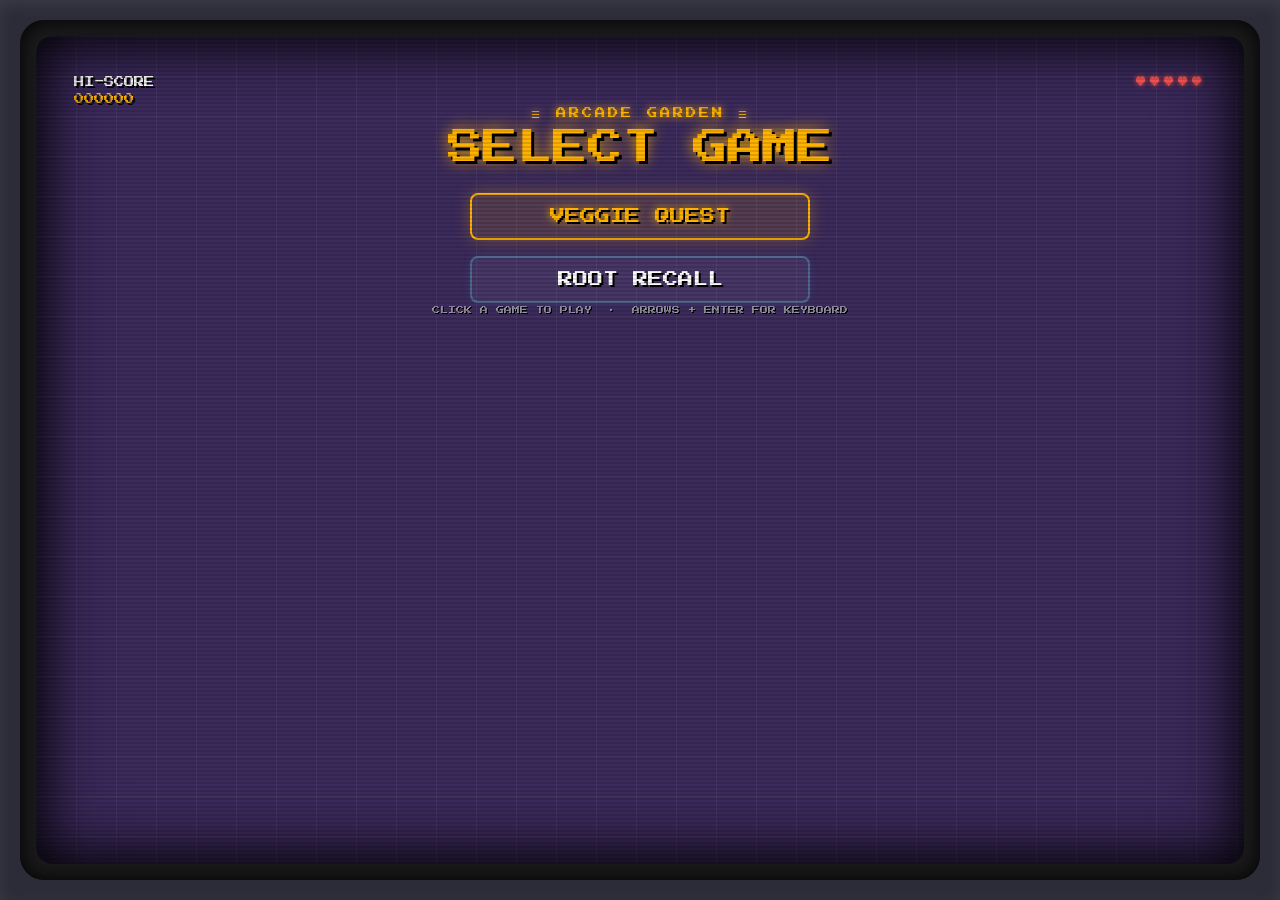
==== commit 3ec2e9d9: "Add arcade home screen, farmville game theme, pop quiz, and UX improvements - Add arcade.html (now i" ====
--- a/index.html
+++ b/index.html
@@ -1,49 +1,343 @@
-<!doctype html>
+<!DOCTYPE html>
 <html lang="en">
-  <head>
-    <meta charset="UTF-8" />
-    <meta name="viewport" content="width=device-width, initial-scale=1.0" />
-    <title>Root Recall</title>
-
-    <!-- Preconnect to cut Google Fonts DNS + TLS latency -->
-    <link rel="preconnect" href="https://fonts.googleapis.com" />
-    <link rel="preconnect" href="https://fonts.gstatic.com" crossorigin />
-
-    <!-- FIX: Removed Inter — Fredoka is the active font; Inter was never used -->
-    <link
-      href="https://fonts.googleapis.com/css2?family=Fredoka:wght@400;600;700&display=swap"
-      rel="stylesheet"
-    />
-
-    <link rel="stylesheet" href="styles.css" />
-  </head>
-  <body>
-    <div id="umoja-game-container">
-      <h2 class="game-title">🌱 Root Recall! 🍎</h2>
-
-      <div class="stats">
-        <div class="stat-item">Level: <span id="level-display">1</span></div>
-        <div class="stat-item">
-          Matches: <span id="match-display">0</span>/<span id="total-matches">3</span>
+<head>
+  <meta charset="UTF-8" />
+  <meta name="viewport" content="width=device-width, initial-scale=1.0" />
+  <title>Arcade Garden</title>
+  <style>
+    @import url('https://fonts.googleapis.com/css2?family=Press+Start+2P&display=swap');
+
+    :root {
+      --bg-color:        #111;
+      --cabinet-color:   #2c2c38;
+      --screen-bg:       #3b2a5c;
+      --text-main:       #64dcf0;
+      --text-highlight:  #ffb300;
+      --text-white:      #fcfcfc;
+      --grid-color:      rgba(255, 255, 255, 0.05);
+    }
+
+    *, *::before, *::after { box-sizing: border-box; }
+
+    html, body {
+      margin: 0;
+      padding: 0;
+      width: 100%;
+      height: 100%;
+    }
+
+    body {
+      font-family: 'Press Start 2P', cursive;
+      user-select: none;
+    }
+
+    /* ── Cabinet fills the full viewport ── */
+    .arcade-machine {
+      position: fixed;
+      inset: 0;
+      background-color: var(--cabinet-color);
+      padding: 20px;
+      box-shadow: inset 0 5px 15px rgba(255,255,255,0.07);
+      display: flex;
+      flex-direction: column;
+    }
+
+    .marquee { display: none; }
+
+    /* ── Bezel ── */
+    .screen-bezel {
+      flex: 1;
+      background: #1a1a1a;
+      padding: 16px;
+      border-radius: 24px;
+      box-shadow: inset 0 0 20px #000;
+      display: flex;
+      flex-direction: column;
+    }
+
+    /* ── CRT screen ── */
+    .crt-screen {
+      flex: 1;
+      position: relative;
+      background-color: var(--screen-bg);
+      border-radius: 16px;
+      overflow: hidden;
+      box-shadow: inset 0 0 50px rgba(0,0,0,0.8);
+      background-image:
+        linear-gradient(var(--grid-color) 1px, transparent 1px),
+        linear-gradient(90deg, var(--grid-color) 1px, transparent 1px);
+      background-size: 40px 40px;
+    }
+
+    /* Scanlines */
+    .crt-screen::before {
+      content: "";
+      position: absolute;
+      inset: 0;
+      background: linear-gradient(rgba(18,16,16,0) 50%, rgba(0,0,0,0.12) 50%);
+      background-size: 100% 4px;
+      z-index: 2;
+      pointer-events: none;
+    }
+
+    /* Vignette */
+    .crt-screen::after {
+      content: "";
+      position: absolute;
+      inset: 0;
+      box-shadow: inset 0 0 70px rgba(0,0,0,0.7);
+      z-index: 3;
+      pointer-events: none;
+    }
+
+    /* ── Screen content ── */
+    .screen-content {
+      position: relative;
+      z-index: 1;
+      flex: 1;
+      display: flex;
+      flex-direction: column;
+      justify-content: space-between;
+      padding: clamp(16px, 3vw, 48px);
+      color: var(--text-main);
+      text-shadow: 2px 2px 0 #000, 0 0 5px var(--text-main);
+      transition: opacity 0.2s ease;
+    }
+
+    /* ── HUD ── */
+    .hud {
+      display: flex;
+      justify-content: space-between;
+      align-items: flex-start;
+      font-size: 0.65rem;
+      line-height: 1.6;
+    }
+
+    .hud-left { color: var(--text-white); text-shadow: 2px 2px 0 #000; }
+    .hud-score { color: var(--text-highlight); }
+    .hearts { color: #ff5555; text-shadow: 0 0 5px #ff5555; letter-spacing: 4px; }
+
+    /* ── Menu ── */
+    .menu-container { text-align: center; }
+
+    .arcade-brand {
+      color: var(--text-highlight);
+      font-size: 0.65rem;
+      letter-spacing: 3px;
+      margin-bottom: 10px;
+      text-shadow: 0 0 8px var(--text-highlight);
+    }
+
+    .main-title {
+      color: var(--text-highlight);
+      font-size: clamp(1.4rem, 4vw, 2.2rem);
+      margin-bottom: 28px;
+      text-shadow: 3px 3px 0 #000, 0 0 15px var(--text-highlight);
+    }
+
+    .menu-options {
+      list-style: none;
+      padding: 0;
+      margin: 0;
+      display: flex;
+      flex-direction: column;
+      gap: 16px;
+      align-items: center;
+    }
+
+    /* Game options as proper clickable buttons */
+    .game-option {
+      font-size: clamp(0.7rem, 2vw, 0.95rem);
+      color: var(--text-white);
+      cursor: pointer;
+      display: flex;
+      align-items: center;
+      justify-content: center;
+      width: min(340px, 85%);
+      background: rgba(255,255,255,0.06);
+      border: 2px solid rgba(100, 220, 240, 0.3);
+      border-radius: 8px;
+      padding: 14px 24px;
+      text-shadow: 2px 2px 0 #000;
+      box-shadow: 0 0 10px rgba(100,220,240,0.1);
+      transition: background 0.15s, border-color 0.15s, box-shadow 0.15s, transform 0.1s;
+      position: relative;
+    }
+
+    .game-option:hover {
+      background: rgba(100, 220, 240, 0.12);
+      border-color: var(--text-main);
+      box-shadow: 0 0 16px rgba(100,220,240,0.25);
+      transform: translateY(-1px);
+    }
+
+    .game-option.active {
+      color: var(--text-highlight);
+      background: rgba(255, 179, 0, 0.12);
+      border-color: var(--text-highlight);
+      box-shadow: 0 0 18px rgba(255,179,0,0.3);
+      text-shadow: 2px 2px 0 #000, 0 0 8px var(--text-highlight);
+    }
+
+    /* Arrow cursor hidden — button highlight is sufficient */
+    .cursor { display: none; }
+
+    /* ── Footer hint ── */
+    .instructions {
+      text-align: center;
+      font-size: 0.5rem;
+      color: rgba(252,252,252,0.5);
+      line-height: 1.8;
+      text-shadow: 1px 1px 0 #000;
+    }
+
+    /* ── Loading overlay ── */
+    #loading-screen {
+      display: none;
+      position: absolute;
+      inset: 0;
+      background: #000;
+      z-index: 10;
+      justify-content: center;
+      align-items: center;
+      color: var(--text-main);
+      font-size: 1.2rem;
+      text-align: center;
+      line-height: 2;
+      text-shadow: 0 0 10px var(--text-main);
+    }
+
+    @keyframes blink {
+      0%, 49% { opacity: 1; }
+      50%, 100% { opacity: 0; }
+    }
+
+    /* ── Responsive ── */
+    @media (max-width: 768px) {
+      .main-title { font-size: 1.4rem; margin-bottom: 20px; }
+      .menu-options { gap: 12px; }
+      .game-option { padding: 12px 20px; }
+    }
+  </style>
+</head>
+<body>
+
+  <div class="arcade-machine">
+    <div class="marquee">&#9776; ARCADE GARDEN &#9776;</div>
+
+    <div class="screen-bezel">
+      <div class="crt-screen">
+
+        <div id="loading-screen">
+          <span id="loading-text">LOADING...</span>
         </div>
-        <div class="stat-item">⭐ <span id="score-display">0</span></div>
-      </div>
-
-      <div class="streak-banner" id="streak-banner"></div>
-      <div class="game-board" id="game-board"></div>
-
-      <div class="overlay" id="overlay">
-        <div class="overlay-content">
-          <h3 id="overlay-title">Great Job! 🎉</h3>
-          <div class="stars" id="overlay-stars">⭐⭐⭐</div>
-          <p id="overlay-message">You matched all the facts!</p>
-          <div class="score-summary" id="score-summary"></div>
-          <button class="game-btn" id="next-level-btn">Next Level!</button>
+
+        <div class="screen-content" id="main-ui">
+          <div class="hud">
+            <div class="hud-left">HI-SCORE<br><span class="hud-score" id="hi-score">000000</span></div>
+            <div class="hearts">&#x2665;&#x2665;&#x2665;&#x2665;&#x2665;</div>
+          </div>
+
+          <div class="menu-container">
+            <div class="arcade-brand">&#9776; ARCADE GARDEN &#9776;</div>
+            <div class="main-title">SELECT GAME</div>
+            <ul class="menu-options" id="game-list">
+              <!-- Add more games by copying a <li> and updating data-url -->
+              <li class="game-option active" data-url="https://play.umojahealth.com/" data-external="true">
+                <span class="cursor">&#9654;</span>
+                VEGGIE QUEST
+              </li>
+              <li class="game-option" data-url="root-recall.html">
+                <span class="cursor">&#9654;</span>
+                ROOT RECALL
+              </li>
+            </ul>
+          </div>
+
+          <div class="instructions">
+            CLICK A GAME TO PLAY &nbsp;&#183;&nbsp; ARROWS + ENTER FOR KEYBOARD
+          </div>
         </div>
+
       </div>
     </div>
-
-    <!-- type="module" enables ES imports and defers execution automatically -->
-    <script type="module" src="js/game.js"></script>
-  </body>
+  </div>
+
+  <script>
+    (() => {
+      const options       = document.querySelectorAll('.game-option');
+      const loadingScreen = document.getElementById('loading-screen');
+      const loadingText   = document.getElementById('loading-text');
+      const mainUi        = document.getElementById('main-ui');
+      const hiScoreEl     = document.getElementById('hi-score');
+
+      // Show high score from Root Recall if available
+      const hs = JSON.parse(localStorage.getItem('umoja_highscore') || 'null');
+      if (hs) hiScoreEl.textContent = String(hs.score).padStart(6, '0');
+
+      let currentIndex = 0;
+      let isLocked = false;
+
+      function updateSelection() {
+        options.forEach((opt, i) => opt.classList.toggle('active', i === currentIndex));
+      }
+
+      function launchGame() {
+        if (isLocked) return;
+        isLocked = true;
+
+        const option     = options[currentIndex];
+        const url        = option.dataset.url;
+        const name       = option.textContent.trim();
+        const isExternal = option.dataset.external === 'true';
+
+        if (isExternal) {
+          window.open(url, '_blank', 'noopener,noreferrer');
+          isLocked = false;
+          return;
+        }
+
+        mainUi.style.opacity = '0';
+        setTimeout(() => {
+          loadingScreen.style.display = 'flex';
+          loadingText.innerHTML = `LOADING<br><br>${name}...`;
+          setTimeout(() => { window.location.href = url; }, 1200);
+        }, 200);
+      }
+
+      // Keyboard
+      window.addEventListener('keydown', (e) => {
+        if (isLocked) return;
+        if (e.key === 'ArrowDown' || e.key.toLowerCase() === 's') {
+          currentIndex = (currentIndex + 1) % options.length;
+          updateSelection();
+          e.preventDefault();
+        } else if (e.key === 'ArrowUp' || e.key.toLowerCase() === 'w') {
+          currentIndex = (currentIndex - 1 + options.length) % options.length;
+          updateSelection();
+          e.preventDefault();
+        } else if (e.key === 'Enter' || e.key === ' ') {
+          launchGame();
+          e.preventDefault();
+        }
+      });
+
+      // Mouse
+      options.forEach((option, index) => {
+        option.addEventListener('mouseenter', () => {
+          if (isLocked) return;
+          currentIndex = index;
+          updateSelection();
+        });
+        option.addEventListener('click', () => {
+          if (isLocked) return;
+          currentIndex = index;
+          updateSelection();
+          launchGame();
+        });
+      });
+    })();
+  </script>
+
+</body>
 </html>
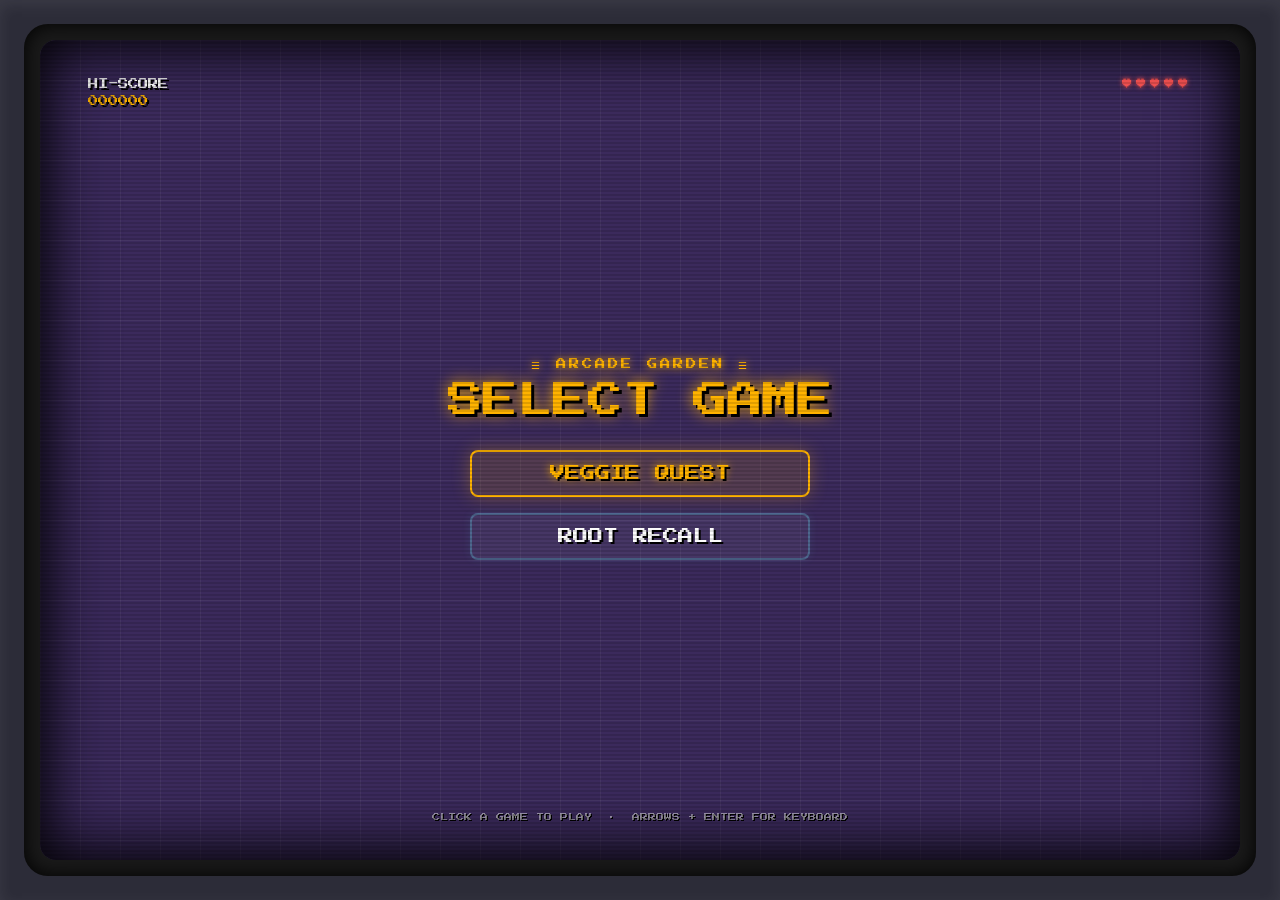
==== commit 67e93a8d: "Polish arcade home screen spacing and layout balance Co-Authored-By: Claude Sonnet 4.6 <noreply@anth" ====
--- a/index.html
+++ b/index.html
@@ -24,6 +24,7 @@
       padding: 0;
       width: 100%;
       height: 100%;
+      background-color: var(--bg-color); /* Added to blend with cabinet */
     }
 
     body {
@@ -36,7 +37,7 @@
       position: fixed;
       inset: 0;
       background-color: var(--cabinet-color);
-      padding: 20px;
+      padding: 24px;
       box-shadow: inset 0 5px 15px rgba(255,255,255,0.07);
       display: flex;
       flex-direction: column;
@@ -97,11 +98,12 @@
       flex: 1;
       display: flex;
       flex-direction: column;
-      justify-content: space-between;
-      padding: clamp(16px, 3vw, 48px);
+      /* Swapped fixed padding for viewport responsive padding */
+      padding: clamp(20px, 4vh, 48px) clamp(16px, 4vw, 48px);
       color: var(--text-main);
       text-shadow: 2px 2px 0 #000, 0 0 5px var(--text-main);
       transition: opacity 0.2s ease;
+      height: 100%;
     }
 
     /* ── HUD ── */
@@ -111,6 +113,8 @@
       align-items: flex-start;
       font-size: 0.65rem;
       line-height: 1.6;
+      width: 100%;
+      flex-shrink: 0;
     }
 
     .hud-left { color: var(--text-white); text-shadow: 2px 2px 0 #000; }
@@ -118,20 +122,28 @@
     .hearts { color: #ff5555; text-shadow: 0 0 5px #ff5555; letter-spacing: 4px; }
 
     /* ── Menu ── */
-    .menu-container { text-align: center; }
+    .menu-container {
+      text-align: center;
+      flex-grow: 1;               /* Allows it to push away top/bottom items */
+      display: flex;
+      flex-direction: column;
+      justify-content: center;    /* Perfectly vertically centers the menu */
+      align-items: center;
+      margin: 20px 0;
+    }
 
     .arcade-brand {
       color: var(--text-highlight);
       font-size: 0.65rem;
       letter-spacing: 3px;
-      margin-bottom: 10px;
+      margin-bottom: 12px;
       text-shadow: 0 0 8px var(--text-highlight);
     }
 
     .main-title {
       color: var(--text-highlight);
-      font-size: clamp(1.4rem, 4vw, 2.2rem);
-      margin-bottom: 28px;
+      font-size: clamp(1.4rem, 4.5vw, 2.2rem);
+      margin-bottom: 32px;
       text-shadow: 3px 3px 0 #000, 0 0 15px var(--text-highlight);
     }
 
@@ -143,17 +155,19 @@
       flex-direction: column;
       gap: 16px;
       align-items: center;
-    }
-
-    /* Game options as proper clickable buttons */
+      width: 100%;
+    }
+
+    /* Game options */
     .game-option {
-      font-size: clamp(0.7rem, 2vw, 0.95rem);
+      font-size: clamp(0.7rem, 2.5vw, 0.95rem);
       color: var(--text-white);
       cursor: pointer;
       display: flex;
       align-items: center;
       justify-content: center;
-      width: min(340px, 85%);
+      width: 100%;
+      max-width: 340px;
       background: rgba(255,255,255,0.06);
       border: 2px solid rgba(100, 220, 240, 0.3);
       border-radius: 8px;
@@ -179,7 +193,6 @@
       text-shadow: 2px 2px 0 #000, 0 0 8px var(--text-highlight);
     }
 
-    /* Arrow cursor hidden — button highlight is sufficient */
     .cursor { display: none; }
 
     /* ── Footer hint ── */
@@ -189,6 +202,8 @@
       color: rgba(252,252,252,0.5);
       line-height: 1.8;
       text-shadow: 1px 1px 0 #000;
+      width: 100%;
+      flex-shrink: 0;
     }
 
     /* ── Loading overlay ── */
@@ -207,16 +222,42 @@
       text-shadow: 0 0 10px var(--text-main);
     }
 
-    @keyframes blink {
-      0%, 49% { opacity: 1; }
-      50%, 100% { opacity: 0; }
-    }
-
-    /* ── Responsive ── */
+    /* ── Responsive Mobile Adjustments ── */
     @media (max-width: 768px) {
-      .main-title { font-size: 1.4rem; margin-bottom: 20px; }
-      .menu-options { gap: 12px; }
-      .game-option { padding: 12px 20px; }
+      .arcade-machine {
+        padding: 10px; /* Thinner border outside the bezel to save space */
+      }
+      .screen-bezel {
+        padding: 10px;
+        border-radius: 18px;
+      }
+      .screen-content {
+        padding: 20px 16px;
+      }
+      .hud {
+        font-size: 0.55rem; /* Shrink slightly to avoid crowding */
+      }
+      .hearts {
+        letter-spacing: 2px;
+      }
+      .arcade-brand {
+        font-size: 0.55rem;
+        margin-bottom: 8px;
+      }
+      .main-title {
+        font-size: 1.3rem;
+        margin-bottom: 24px;
+      }
+      .menu-options {
+        gap: 12px;
+      }
+      .game-option {
+        padding: 12px 16px;
+        max-width: 90%;
+      }
+      .instructions {
+        font-size: 0.45rem;
+      }
     }
   </style>
 </head>
